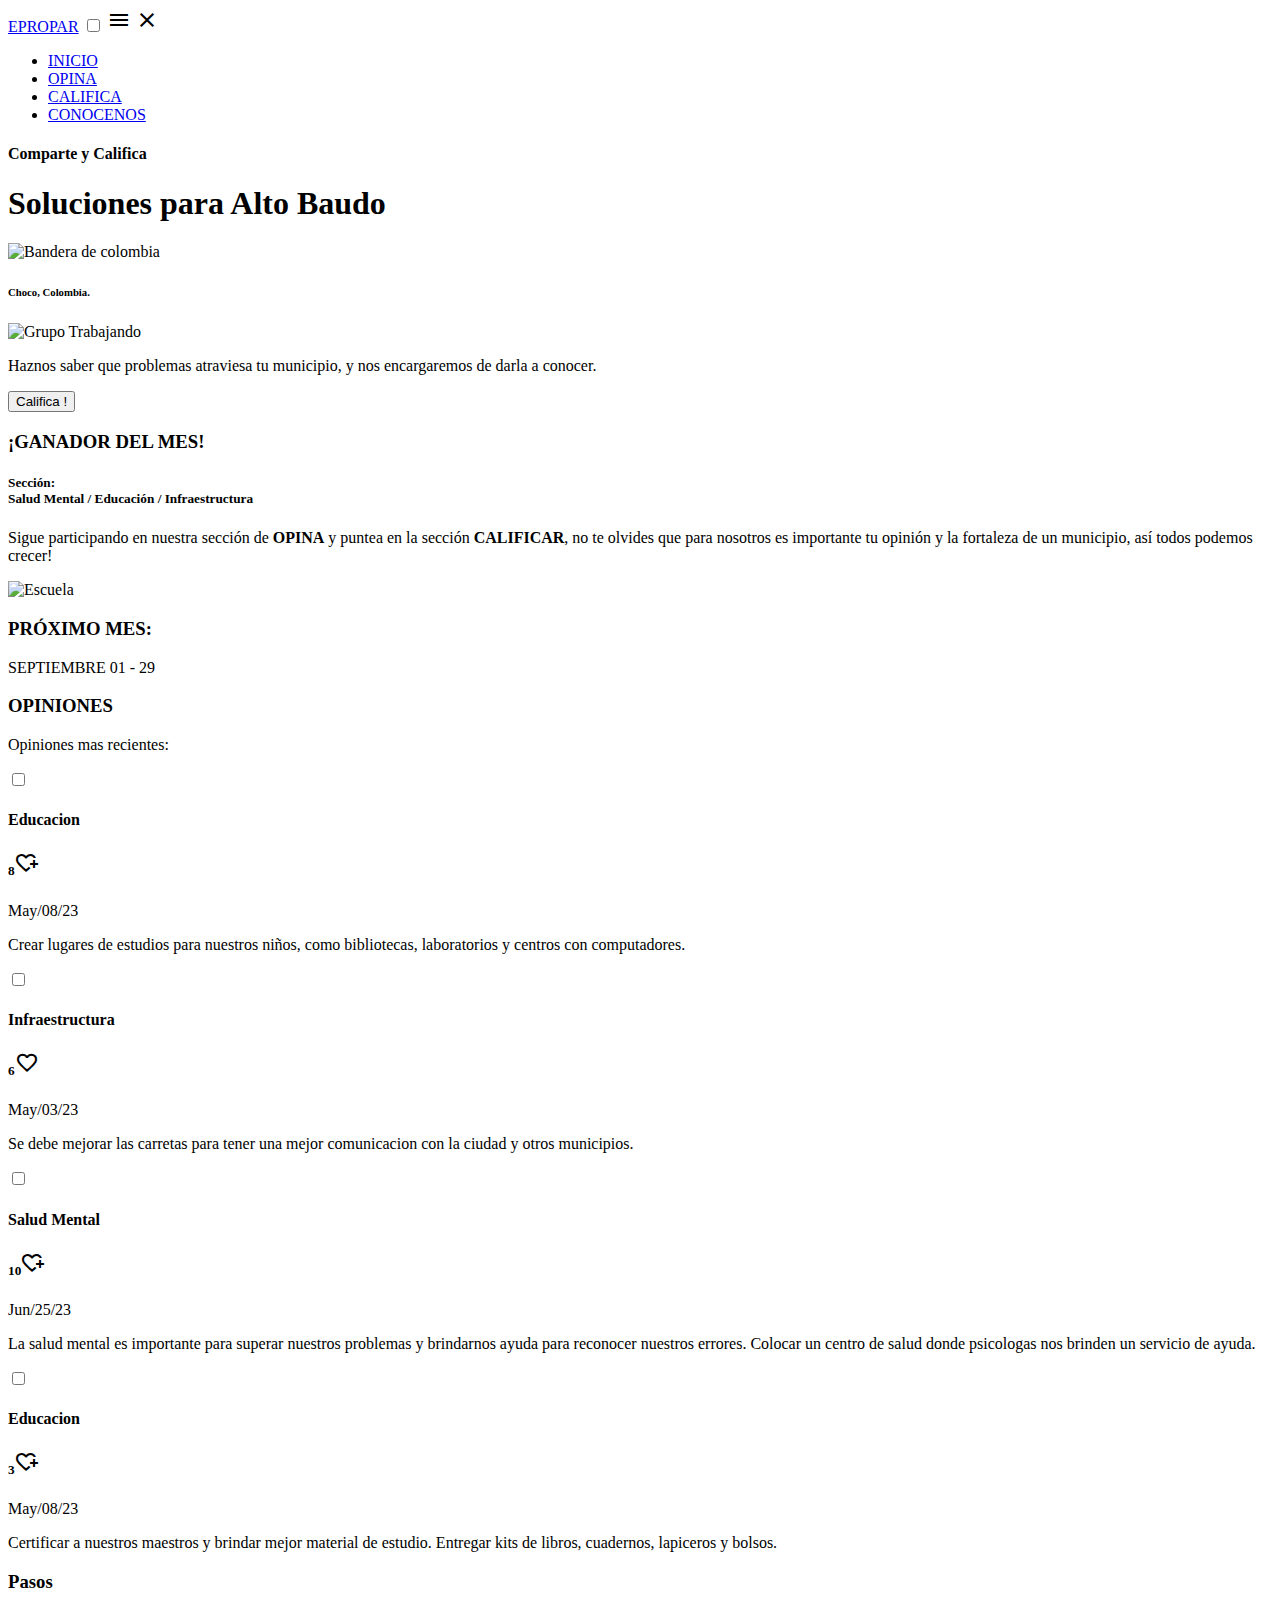
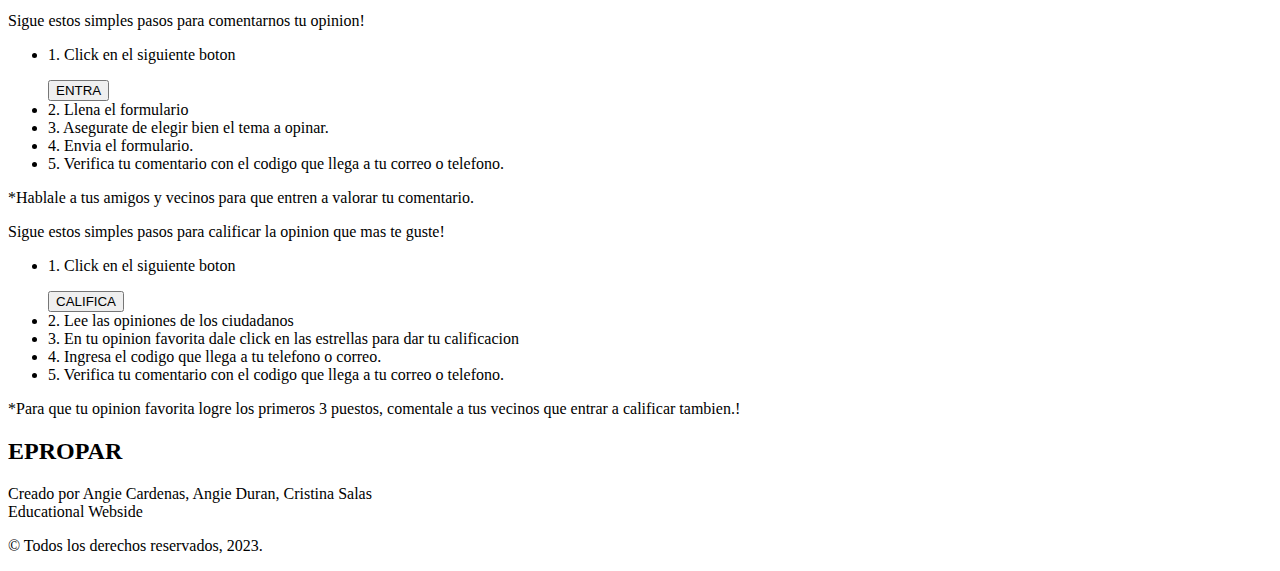
==== index.html @ ced76ddd "Merge pull request #1 from JCristinaJSalas/patch-1" ====
<!DOCTYPE html>
<html lang="es">
  <head>
    <meta charset="UTF-8" />
    <meta name="viewport" content="width=device-width, initial-scale=1.0" />
    <title>EPROPAR</title>
    <link
      rel="icon"
      href="images\colombia.png"
      sizes="32x32"
      type="image/png"
    />
    <link
      rel="stylesheet"
      href="https://fonts.googleapis.com/css2?family=Material+Symbols+Outlined:opsz,wght,FILL,GRAD@20..48,100..700,0..1,-50..200"
    />
    <link rel="stylesheet" href="/styles/reset.css" />
    <link rel="stylesheet" href="/styles/style-index.css" />
    <link
      rel="stylesheet"
      href="/styles/style-index-desktop.css"
      media="(min-width: 769px)"
    />
  </head>
  <body>
    <header>
      <nav class="navbar">
        <a href="#" class="logo">EPROPAR</a>
        <input type="checkbox" id="toggler" />

        <label for="toggler">
          <span class="material-symbols-outlined hamburguesa" for="toggler">
            menu
          </span>
          <span class="material-symbols-outlined close"> close </span>
        </label>

        <div class="menu">
          <ul class="list">
            <li><a href="#">INICIO</a></li>
            <li><a href="opina.html" target="_self">OPINA</a></li>
            <li><a href="califica.html" target="_self">CALIFICA</a></li>
            <li><a href="conocenos.html" target="_self">CONOCENOS</a></li>
          </ul>
        </div>
      </nav>
      <main>
        <div class="contenedor-main">
          <div class="contenedor-titulos">
            <h4 class="titulo1">Comparte y Califica</h4>
            <h1>Soluciones para Alto Baudo</h1>
            <div class="contenedor-subtitulo">
              <img
                src="/images/colombia.webp"
                alt="Bandera de colombia"
                class="imgColombia"
              />
              <h6>Choco, Colombia.</h6>
            </div>
          </div>

          <div class="contenedor-info">
            <img
              src="/images/forming team leadership-rafiki.svg"
              alt="Grupo Trabajando"
              class="imgGrupo"
            />
            <div class="contenedor-parrafo">
              <p>
                Haznos saber que problemas atraviesa tu municipio, y nos
                encargaremos de darla a conocer.
              </p>
              <button>Califica !</button>
            </div>
          </div>
        </div>
      </main>
    </header>

    <section id="ganadores">
      <div class="contenedor-titulos-gana">
        <h3 class="titulo-ganador">¡GANADOR DEL MES!</h3>
        <h5 class="subtitulo-ganador">Sección: <br>Salud Mental / Educación / Infraestructura</h5>
      </div>

      <p>
        Sigue participando en nuestra sección de <b>OPINA</b>  y puntea en la sección <b>CALIFICAR</b>, no te olvides que para nosotros es importante tu opinión y la
        fortaleza de un municipio, así todos podemos crecer!
      </p>
      <div class="contenedor-img">
        <img src="/images/school.svg" alt="Escuela" />
        <div class="aviso">
          <h3 class="aviso-titulo">PRÓXIMO MES:</h3>
          <p>SEPTIEMBRE 01 - 29</p>
        </div>
      </div>
    </section>

    <section id="opiniones">
      <h3 class="titulo-opiniones">OPINIONES</h3>
      <p>Opiniones mas recientes:</p>

      <div class="contenedor-opinion">
        <input type="checkbox" id="check-input" class="check-input" />

        <label for="check-input" class="expandable">
          <header class="header-container">
            <div class="header">
              <h4 class="title">Educacion</h4>
            </div>

            <div class="header-corazon">
              <h5 class="sub-title">
                8<span class="material-symbols-outlined corazon ">
                  heart_plus
                </span>
              </h5>

              <span class="sub-title-fecha">May/08/23</span>
            </div>
            <div class="contenedor-icon">
              <span class="icon"></span>
            </div>
          </header>
          <p class="content">
            Crear lugares de estudios para nuestros niños, como bibliotecas,
            laboratorios y centros con computadores.
          </p>
        </label>
      </div>

      <div class="contenedor-opinion">
        <input type="checkbox" id="check-input1" class="check-input" />

        <label for="check-input1" class="expandable">
          <header class="header-container">
            <div class="header">
              <h4 class="title">Infraestructura</h4>
            </div>

            <div class="header-corazon">
              <h5 class="sub-title">
                6<span class="material-symbols-outlined corazon-lleno">
                  favorite
                </span>
              </h5>

              <span class="sub-title-fecha">May/03/23</span>
            </div>
            <div class="contenedor-icon">
              <span class="icon"></span>
            </div>
          </header>
          <p class="content">
            Se debe mejorar las carretas para tener una mejor comunicacion con
            la ciudad y otros municipios.
          </p>
        </label>
      </div>

      <div class="contenedor-opinion">
        <input type="checkbox" id="check-input2" class="check-input" />

        <label for="check-input2" class="expandable">
          <header class="header-container">
            <div class="header">
              <h4 class="title">Salud Mental</h4>
            </div>

            <div class="header-corazon">
              <h5 class="sub-title">
                10<span class="material-symbols-outlined corazon">
                  heart_plus
                </span>
              </h5>

              <span class="sub-title-fecha">Jun/25/23</span>
            </div>
            <div class="contenedor-icon">
              <span class="icon"></span>
            </div>
          </header>
          <p class="content">
            La salud mental es importante para superar nuestros problemas y
            brindarnos ayuda para reconocer nuestros errores. Colocar un centro
            de salud donde psicologas nos brinden un servicio de ayuda.
          </p>
        </label>
      </div>

      <div class="contenedor-opinion">
        <input type="checkbox" id="check-input3" class="check-input" />

        <label for="check-input3" class="expandable">
          <header class="header-container">
            <div class="header">
              <h4 class="title">Educacion</h4>
            </div>

            <div class="header-corazon">
              <h5 class="sub-title">
                3<span class="material-symbols-outlined corazon">
                  heart_plus
                </span>
              </h5>

              <span class="sub-title-fecha">May/08/23</span>
            </div>
            <div class="contenedor-icon">
              <span class="icon"></span>
            </div>
          </header>
          <p class="content">
            Certificar a nuestros maestros y brindar mejor material de estudio.
            Entregar kits de libros, cuadernos, lapiceros y bolsos.
          </p>
        </label>
      </div>
    </section>

    <section id="pasos">
      <h3 class="titulo-opiniones">Pasos</h3>
      <div class="contenedor-pasos">
        
        <div class="contenedor-paso1">
          <p class="parrafo-pasos">
            Sigue estos simples pasos para comentarnos tu opinion!
          </p>
          <ul>
            <li>
              <p class="titulo-pasos">1. Click en el siguiente boton</p>
              <button>ENTRA</button>
            </li>
            <li>2. Llena el formulario</li>
            <li>3. Asegurate de elegir bien el tema a opinar.</li>
            <li>4. Envia el formulario.</li>
            <li>
              5. Verifica tu comentario con el codigo que llega a tu correo o
              telefono.
            </li>
          </ul>
          <p>
            *Hablale a tus amigos y vecinos para que entren a valorar tu
            comentario.
          </p>
        </div>
        <div class="contenedor-paso1">
          <p class="parrafo-pasos">
            Sigue estos simples pasos para calificar la opinion que mas te guste!
          </p>
          <ul>
            <li>
              <p class="titulo-pasos">1. Click en el siguiente boton</p>
              <button>CALIFICA</button>
            </li>
            <li>2. Lee las opiniones de los ciudadanos</li>
            <li>3. En tu opinion favorita dale click en las estrellas para dar tu calificacion</li>
            <li>4. Ingresa el codigo que llega a tu telefono o correo.</li>
            <li>
              5. Verifica tu comentario con el codigo que llega a tu correo o
              telefono.
            </li>
          </ul>
          <p>
            *Para que tu opinion favorita logre los primeros 3 puestos, comentale a tus vecinos que entrar a calificar tambien.!
          </p>
        </div>
      </div>
    </section>
    
    <footer>
      <h2>EPROPAR</h2>
      <p class="footer2">Creado por Angie Cardenas, Angie Duran, Cristina Salas<br>Educational Webside</p>
      <p class="footer3">© Todos los derechos reservados, 2023.</p>
  </footer>
  </body>
</html>
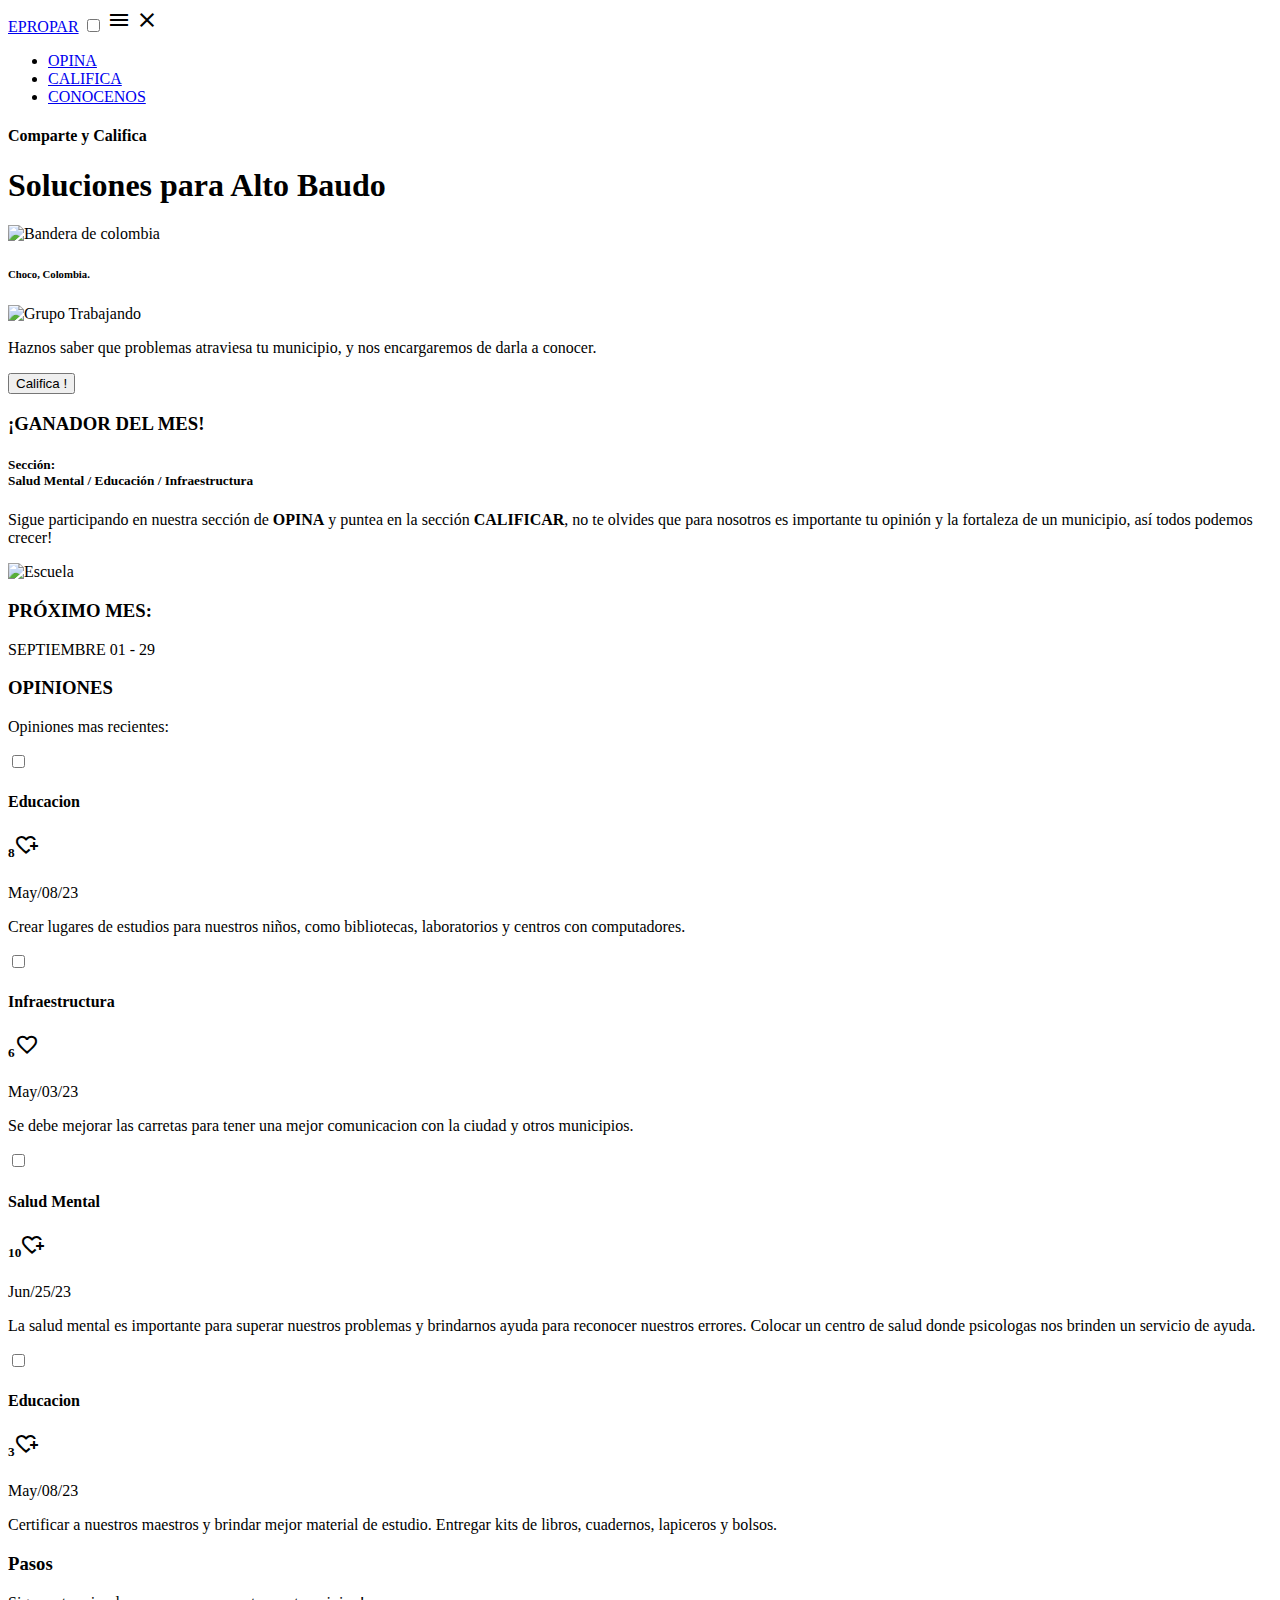
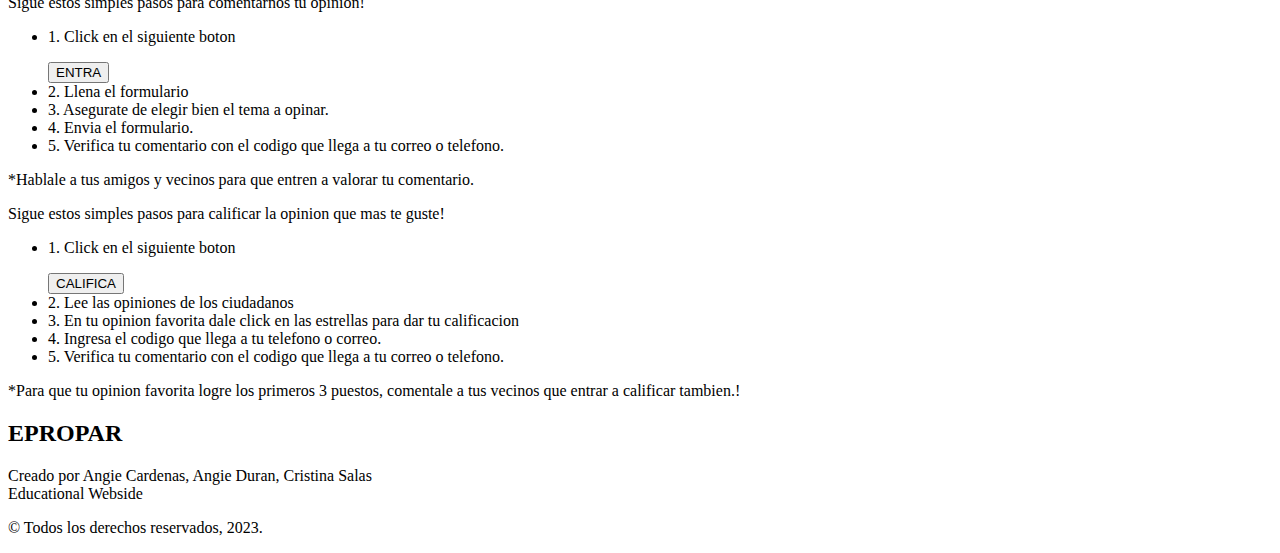
==== commit 487d06f9: "actualizacion de archivos" ====
--- a/index.html
+++ b/index.html
@@ -25,7 +25,7 @@
   <body>
     <header>
       <nav class="navbar">
-        <a href="#" class="logo">EPROPAR</a>
+        <a href="index.html" class="logo">EPROPAR</a>
         <input type="checkbox" id="toggler" />
 
         <label for="toggler">
@@ -37,7 +37,6 @@
 
         <div class="menu">
           <ul class="list">
-            <li><a href="#">INICIO</a></li>
             <li><a href="opina.html" target="_self">OPINA</a></li>
             <li><a href="califica.html" target="_self">CALIFICA</a></li>
             <li><a href="conocenos.html" target="_self">CONOCENOS</a></li>
@@ -274,4 +273,4 @@
       <p class="footer3">© Todos los derechos reservados, 2023.</p>
   </footer>
   </body>
-</html>
+</html>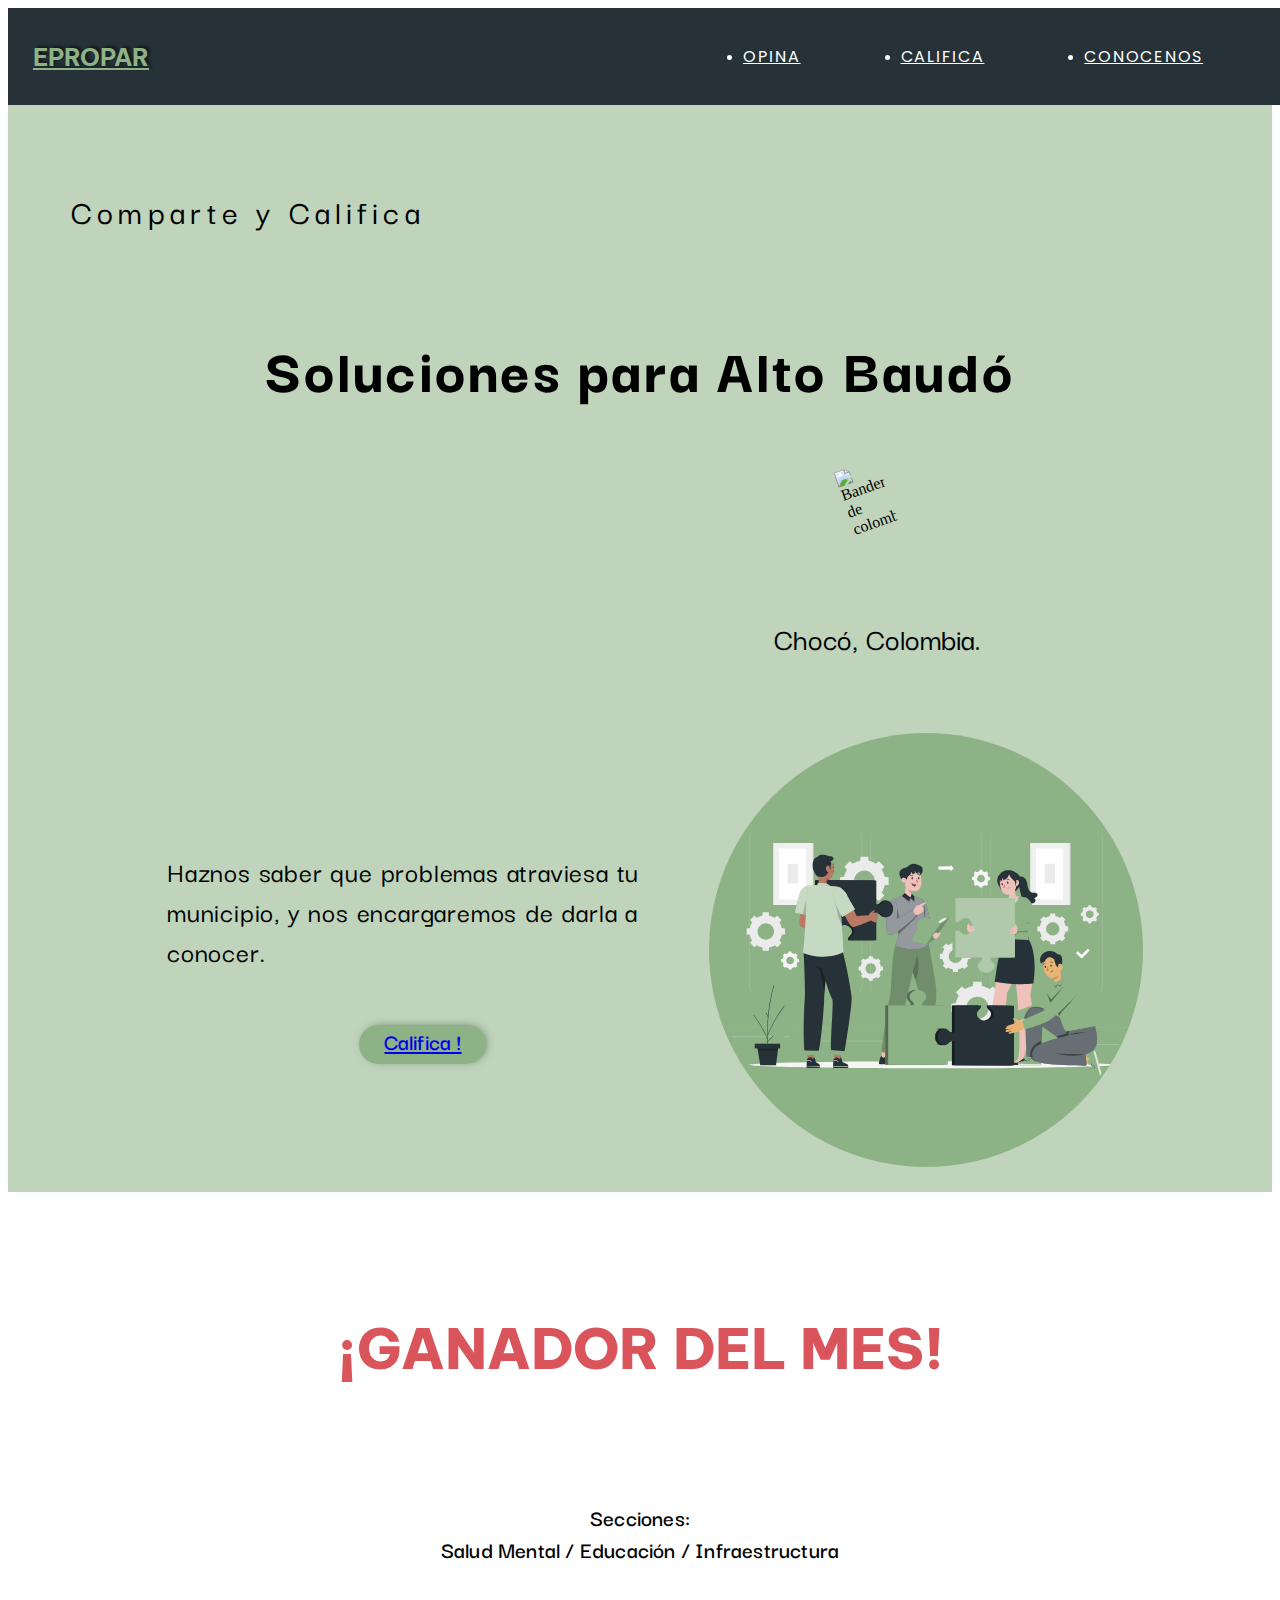
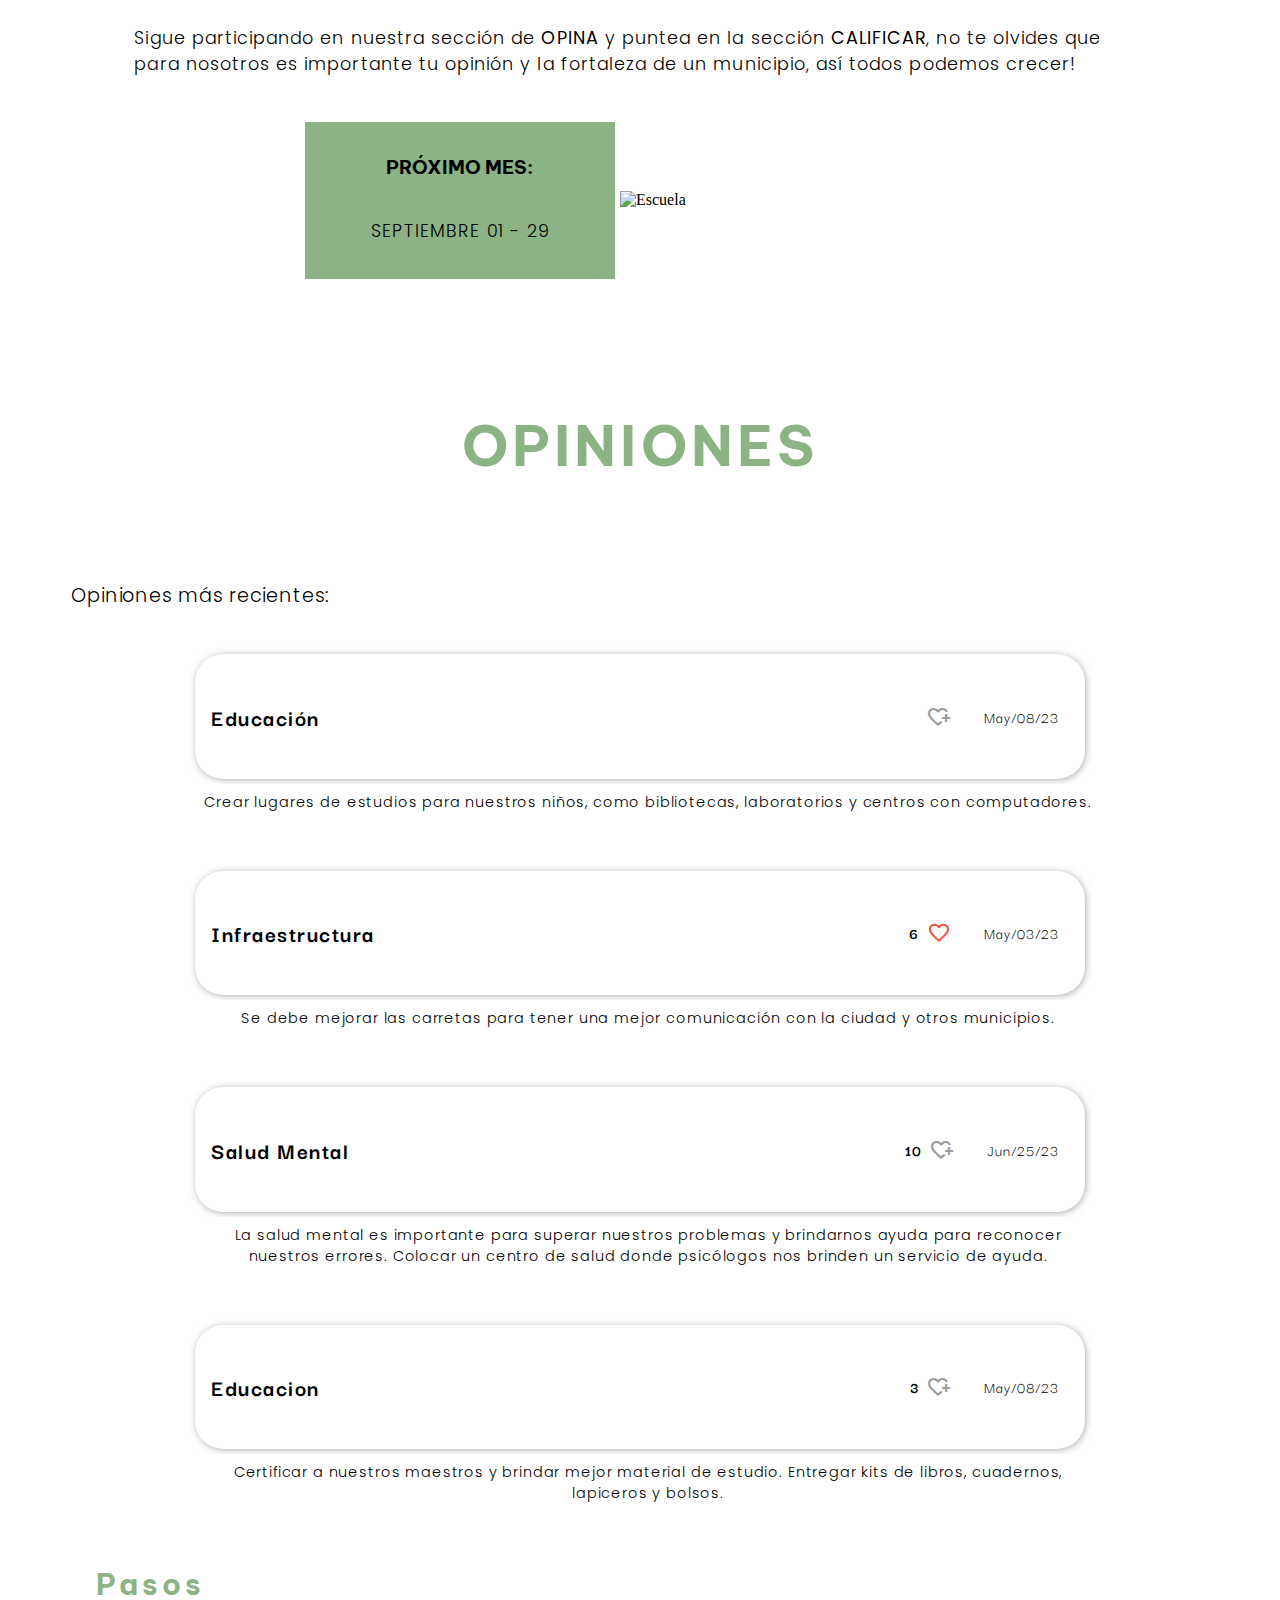
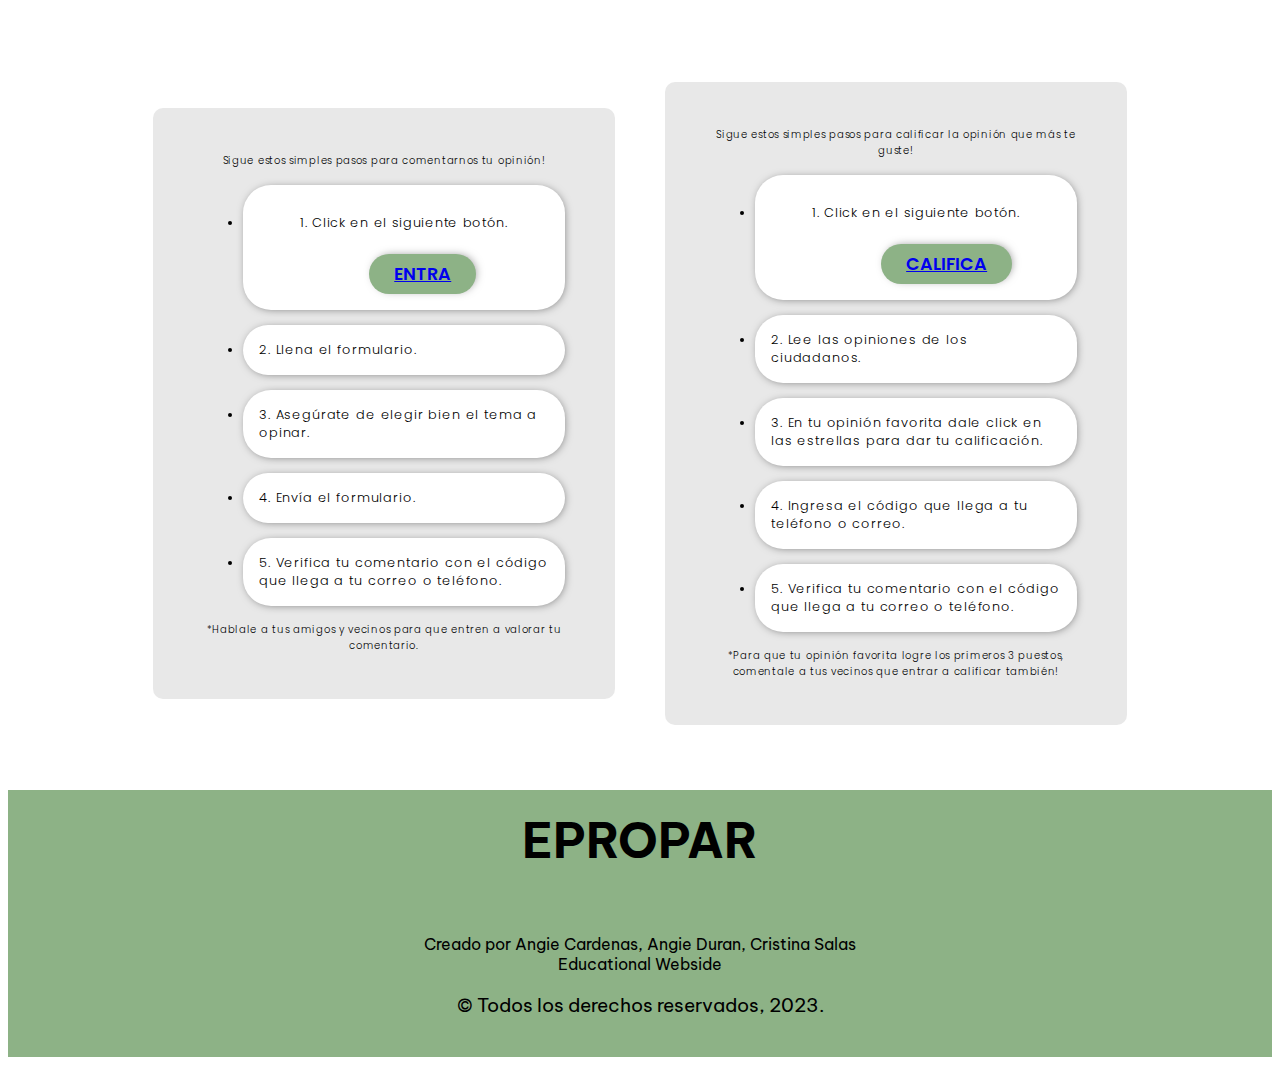
==== commit 1a68be08: "correción de tildes" ====
--- a/index.html
+++ b/index.html
@@ -14,6 +14,7 @@
       rel="stylesheet"
       href="https://fonts.googleapis.com/css2?family=Material+Symbols+Outlined:opsz,wght,FILL,GRAD@20..48,100..700,0..1,-50..200"
     />
+    <link rel="shortcut icon" href="/img/icon.png" type="image/x-icon">
     <link rel="stylesheet" href="/styles/reset.css" />
     <link rel="stylesheet" href="/styles/style-index.css" />
     <link
@@ -47,14 +48,14 @@
         <div class="contenedor-main">
           <div class="contenedor-titulos">
             <h4 class="titulo1">Comparte y Califica</h4>
-            <h1>Soluciones para Alto Baudo</h1>
+            <h1>Soluciones para Alto Baudó</h1>
             <div class="contenedor-subtitulo">
               <img
                 src="/images/colombia.webp"
                 alt="Bandera de colombia"
                 class="imgColombia"
               />
-              <h6>Choco, Colombia.</h6>
+              <h6>Chocó, Colombia.</h6>
             </div>
           </div>
 
@@ -69,7 +70,7 @@
                 Haznos saber que problemas atraviesa tu municipio, y nos
                 encargaremos de darla a conocer.
               </p>
-              <button>Califica !</button>
+              <button><a href="califica.html">Califica !</a></button>
             </div>
           </div>
         </div>
@@ -79,7 +80,7 @@
     <section id="ganadores">
       <div class="contenedor-titulos-gana">
         <h3 class="titulo-ganador">¡GANADOR DEL MES!</h3>
-        <h5 class="subtitulo-ganador">Sección: <br>Salud Mental / Educación / Infraestructura</h5>
+        <h5 class="subtitulo-ganador">Secciones: <br>Salud Mental / Educación / Infraestructura</h5>
       </div>
 
       <p>
@@ -97,7 +98,7 @@
 
     <section id="opiniones">
       <h3 class="titulo-opiniones">OPINIONES</h3>
-      <p>Opiniones mas recientes:</p>
+      <p>Opiniones más recientes:</p>
 
       <div class="contenedor-opinion">
         <input type="checkbox" id="check-input" class="check-input" />
@@ -105,12 +106,12 @@
         <label for="check-input" class="expandable">
           <header class="header-container">
             <div class="header">
-              <h4 class="title">Educacion</h4>
-            </div>
-
-            <div class="header-corazon">
-              <h5 class="sub-title">
-                8<span class="material-symbols-outlined corazon ">
+              <h4 class="title">Educación</h4>
+            </div>
+
+            <div class="header-corazon">
+              <h5 class="sub-title">
+                <span class="material-symbols-outlined corazon ">
                   heart_plus
                 </span>
               </h5>
@@ -151,7 +152,7 @@
             </div>
           </header>
           <p class="content">
-            Se debe mejorar las carretas para tener una mejor comunicacion con
+            Se debe mejorar las carretas para tener una mejor comunicación con
             la ciudad y otros municipios.
           </p>
         </label>
@@ -182,7 +183,7 @@
           <p class="content">
             La salud mental es importante para superar nuestros problemas y
             brindarnos ayuda para reconocer nuestros errores. Colocar un centro
-            de salud donde psicologas nos brinden un servicio de ayuda.
+            de salud donde psicólogos nos brinden un servicio de ayuda.
           </p>
         </label>
       </div>
@@ -223,19 +224,19 @@
         
         <div class="contenedor-paso1">
           <p class="parrafo-pasos">
-            Sigue estos simples pasos para comentarnos tu opinion!
+            Sigue estos simples pasos para comentarnos tu opinión!
           </p>
           <ul>
             <li>
-              <p class="titulo-pasos">1. Click en el siguiente boton</p>
-              <button>ENTRA</button>
-            </li>
-            <li>2. Llena el formulario</li>
-            <li>3. Asegurate de elegir bien el tema a opinar.</li>
-            <li>4. Envia el formulario.</li>
-            <li>
-              5. Verifica tu comentario con el codigo que llega a tu correo o
-              telefono.
+              <p class="titulo-pasos">1. Click en el siguiente botón.</p>
+              <button><a href="opina.html">ENTRA</a></button>
+            </li>
+            <li>2. Llena el formulario.</li>
+            <li>3. Asegúrate de elegir bien el tema a opinar.</li>
+            <li>4. Envía el formulario.</li>
+            <li>
+              5. Verifica tu comentario con el código que llega a tu correo o
+              teléfono.
             </li>
           </ul>
           <p>
@@ -245,23 +246,23 @@
         </div>
         <div class="contenedor-paso1">
           <p class="parrafo-pasos">
-            Sigue estos simples pasos para calificar la opinion que mas te guste!
+            Sigue estos simples pasos para calificar la opinión que más te guste!
           </p>
           <ul>
             <li>
-              <p class="titulo-pasos">1. Click en el siguiente boton</p>
-              <button>CALIFICA</button>
-            </li>
-            <li>2. Lee las opiniones de los ciudadanos</li>
-            <li>3. En tu opinion favorita dale click en las estrellas para dar tu calificacion</li>
-            <li>4. Ingresa el codigo que llega a tu telefono o correo.</li>
-            <li>
-              5. Verifica tu comentario con el codigo que llega a tu correo o
-              telefono.
+              <p class="titulo-pasos">1. Click en el siguiente botón.</p>
+              <button><a href="califica.html">CALIFICA</a></button>
+            </li>
+            <li>2. Lee las opiniones de los ciudadanos.</li>
+            <li>3. En tu opinión favorita dale click en las estrellas para dar tu calificación.</li>
+            <li>4. Ingresa el código que llega a tu teléfono o correo.</li>
+            <li>
+              5. Verifica tu comentario con el código que llega a tu correo o
+              teléfono.
             </li>
           </ul>
           <p>
-            *Para que tu opinion favorita logre los primeros 3 puestos, comentale a tus vecinos que entrar a calificar tambien.!
+            *Para que tu opinión favorita logre los primeros 3 puestos, comentale a tus vecinos que entrar a calificar también!
           </p>
         </div>
       </div>
--- a/styles/style-index.css
+++ b/styles/style-index.css
@@ -0,0 +1,460 @@
+@import url("https://fonts.googleapis.com/css2?family=Be+Vietnam+Pro:wght@400;700&family=Darker+Grotesque:wght@400;800&family=Poppins&display=swap");
+
+:root {
+  --fuente-logo: "Be Vietnam Pro", sans-serif;
+  --fuente-parrafo: "Darker Grotesque", sans-serif;
+  --fuente-titulo: "Poppins", sans-serif;
+  --color-principal: #8db286;
+}
+
+/* css de la barra de navegacion  */
+
+header .navbar {
+  width: 100vw;
+  margin: auto;
+  display: flex;
+  flex-wrap: wrap;
+  align-items: center;
+  justify-content: space-between;
+  background-color: #263238;
+  padding: 15px;
+}
+header .navbar .logo {
+  margin-left: 20px;
+  color: var(--color-principal);
+  text-shadow: 3px -2px 3px rgba(0, 0, 0, 0.5);
+  font-family: var(--fuente-logo);
+  font-size: 1.5rem;
+  font-weight: 700;
+}
+header .navbar #toggler,
+label .close {
+  display: none;
+}
+
+header .navbar label {
+  display: inline-flex;
+  align-items: center;
+  cursor: pointer;
+  color: var(--color-principal);
+}
+
+header .navbar .menu {
+  width: 100%;
+  max-height: 0;
+  overflow: hidden;
+}
+
+header .navbar .menu .list {
+  display: flex;
+  gap: 25px;
+  flex-direction: column;
+  align-items: center;
+  padding: 20px;
+  color: #fff;
+}
+
+header .navbar .menu .list a {
+  color: #fff;
+  font-family: var(--fuente-titulo);
+  font-size: 1rem;
+  letter-spacing: 1.75px;
+}
+
+#toggler:checked ~ .menu {
+  max-height: 100%;
+}
+
+#toggler:checked + label .close {
+  display: inline; /* Cambiado a "inline" para mostrar el ícono close */
+}
+
+#toggler:checked + label .hamburguesa {
+  display: none;
+}
+
+
+
+/* seccion del main con la informacion del hero */
+
+main {
+  width: 100%;
+  background-color: rgb(141 178 134 / 0.56);
+  padding: 25px 0;
+}
+main .contenedor-main {
+  width: 90%;
+  margin: auto;
+}
+main .contenedor-titulos {
+  width: 100%;
+  display: flex;
+  justify-content: center;
+  align-items: center;
+  flex-direction: column;
+  padding-top: 10px;
+}
+main .contenedor-titulos .titulo1 {
+  font-family: var(--fuente-parrafo);
+  font-size: 1.3rem;
+  font-weight: 500;
+  letter-spacing: 1.8px;
+}
+main .contenedor-titulos h1 {
+  width: 100%;
+  font-family: var(--fuente-parrafo);
+  font-size: 1.5rem;
+  font-weight: 800;
+  letter-spacing: 2.25px;
+  padding-top: 20px;
+}
+main .contenedor-titulos .contenedor-subtitulo {
+  width: 100%;
+  display: flex;
+  justify-content: center;
+  align-items: center;
+  flex-direction: column;
+  padding-top: 10px;
+}
+main .contenedor-titulos .contenedor-subtitulo .imgColombia {
+  width: 45px;
+  align-self: flex-end;
+  margin: auto 10%;
+  padding-bottom: 8px;
+  transform: rotate(-19.5deg);
+}
+main .contenedor-titulos .contenedor-subtitulo h6 {
+  width: 100%;
+  text-align: end;
+  font-family: var(--fuente-parrafo);
+  font-size: 0.9rem;
+  font-weight: 500;
+}
+main .contenedor-info {
+  width: 90%;
+  display: flex;
+  justify-content: center;
+  align-items: center;
+  flex-direction: column;
+  margin: auto 5%;
+}
+main .contenedor-info .contenedor-parrafo {
+  display: flex;
+  align-items: center;
+  flex-direction: column;
+  padding-bottom: 15px;
+}
+main .contenedor-info .contenedor-parrafo p {
+  font-family: var(--fuente-parrafo);
+  font-size: 1.1rem;
+  font-weight: 500;
+  letter-spacing: 0.8px;
+}
+main .contenedor-info .contenedor-parrafo button {
+  margin: 25px;
+  margin-bottom: 15px;
+  padding: 0 25px 7px 25px;
+  border-radius: 130px;
+  background-color: var(--color-principal);
+  border: none;
+  box-shadow: 2px -1px 10px -3px rgba(0, 0, 0, 0.5);
+  font-family: var(--fuente-parrafo);
+  font-size: 1.1rem;
+  font-weight: 600;
+}
+
+/* seccion de los anuncios que ganaron */
+
+#ganadores .contenedor-titulos-gana {
+  display: flex;
+  align-items: center;
+  justify-content: center;
+  flex-direction: column;
+  width: 100%;
+}
+.contenedor-titulos-gana .titulo-ganador {
+  color: rgba(210, 46, 55, 0.82);
+  font-family: var(--fuente-logo);
+  font-size: 1.8rem;
+  font-weight: 800;
+  padding-top: 25px;
+}
+.contenedor-titulos-gana .subtitulo-ganador {
+  text-align: center;
+  font-family: var(--fuente-parrafo);
+  font-size: 1.2rem;
+  font-weight: 600;
+  letter-spacing: 0.2px;
+  padding-top: 20px;
+}
+#ganadores p {
+  width: 90%;
+  margin: auto;
+  font-family: var(--fuente-titulo);
+  font-size: 1rem;
+  font-weight: 300;
+  letter-spacing: 1.05px;
+  padding: 20px;
+}
+#ganadores .contenedor-img {
+  width: 60%;
+  margin: auto;
+}
+#ganadores .contenedor-img .aviso {
+  width: 100%;
+  background-color: var(--color-principal);
+  margin: 25px 0;
+  padding: 15px 5px;
+  font-family: var(--fuente-logo);
+  text-align: center;
+}
+
+/* seccion de las opiniones */
+#opiniones {
+  display: flex;
+  align-items: center;
+  justify-content: center;
+  flex-direction: column;
+  width: 100%;
+  padding-top: 25px;
+}
+#opiniones .titulo-opiniones {
+  color: var(--color-principal);
+  font-family: var(--fuente-logo);
+  font-size: 1.8rem;
+  font-weight: 700;
+  letter-spacing: 4.05px;
+  padding-top: 25px;
+}
+#opiniones p {
+  font-family: var(--fuente-titulo);
+  font-size: 0.9rem;
+  font-weight: 300;
+  letter-spacing: 0.84px;
+  padding-top: 25px;
+}
+#opiniones .contenedor-opinion {
+  width: 80%;
+  margin: 25px auto;
+  min-width: 290px;
+}
+#opiniones .check-input {
+  display: none;
+}
+#opiniones .header-container {
+  display: flex;
+  align-items: center;
+  cursor: pointer;
+  padding: 1rem;
+  border-radius: 28px;
+  box-shadow: 1px 1px 9px -2px rgba(0, 0, 0, 0.5);
+}
+#opiniones .header-container .header {
+  flex: 2;
+}
+#opiniones .title {
+  margin-block-start: 0;
+  margin-block-end: 0;
+  font-family: var(--fuente-parrafo);
+  font-size: 1.2rem;
+  font-weight: 700;
+  letter-spacing: 1.5px;
+}
+#opiniones .header-corazon {
+  display: flex;
+  align-items: center;
+  justify-content: center;
+  flex-direction: column;
+  flex: 3;
+  margin: 0 10px;
+}
+#opiniones .header-container .sub-title {
+  display: flex;
+  align-items: center;
+  justify-content: center;
+  font-family: var(--fuente-parrafo);
+  font-size: 1rem;
+  font-weight: 700;
+  letter-spacing: 1.4px;
+}
+#opiniones .header-container .sub-title-fecha {
+  font-family: var(--fuente-parrafo);
+  font-size: 1rem;
+  font-weight: 400;
+  letter-spacing: 1.05px;
+}
+#opiniones .header-container .corazon {
+  width: 19px;
+  height: 19px;
+  flex-shrink: 0;
+  color: #9b9b9b;
+  margin: 10px;
+  display: flex;
+  align-items: center;
+  justify-content: center;
+}
+#opiniones .header-container .corazon-lleno {
+  width: 19px;
+  height: 19px;
+  flex-shrink: 0;
+  margin: 10px;
+  display: flex;
+  align-items: center;
+  justify-content: center;
+  color: #F05542;
+}
+#opiniones .contenedor-icon {
+  display: flex;
+  align-items: center;
+  justify-content: center;
+  width: 30px;
+  height: 30px;
+  background-color: #e4e0e075;
+  border: 1px solid color;
+  border-radius: 50%;
+  fill: rgba(217, 217, 217, 0.42);
+  filter: drop-shadow(2px 2px 5px rgba(0, 0, 0, 0.25));
+}
+#opiniones .header-container .icon {
+  width: 15px;
+  height: 2px;
+  background-color: #000;
+  display: flex;
+  align-items: center;
+  justify-content: center;
+}
+#opiniones .header-container .icon::before {
+  content: "";
+  width: 2px;
+  height: 15px;
+  display: block;
+  background-color: #000;
+  transition: all 0.2s;
+}
+#opiniones .check-input:checked + label .header-container .icon::before {
+  content: "";
+  opacity: 0;
+}
+#opiniones .expandable .content {
+  opacity: 0;
+  visibility: hidden;
+  padding: 1rem;
+  width: 100%;
+  background: #fff;
+  margin-block-start: 0;
+  margin-block-end: 0;
+  transform: scaleY(0);
+  transform-origin: top;
+  height: 0;
+  transition: transform 0.2s;
+  padding: 1rem;
+  border-radius: 28px;
+  margin-top: 5px;
+  border-radius: 28px;
+  box-shadow: 1px 1px 9px -2px rgba(0, 0, 0, 0.5);
+}
+#opiniones .check-input:checked + label .content {
+  opacity: 1;
+  height: unset;
+  transform: scaleY(1);
+  visibility: visible;
+}
+
+/* seccion de pasos */
+#pasos {
+  width: 100%;
+}
+#pasos .contenedor-pasos {
+  display: flex;
+  align-items: center;
+  justify-content: center;
+  flex-direction: column;
+  width: 90%;
+  margin: 25px auto;
+}
+#pasos .titulo-opiniones {
+  color: var(--color-principal);
+  font-family: var(--fuente-logo);
+  font-size: 1.8rem;
+  font-weight: 700;
+  letter-spacing: 4.05px;
+  text-align: start;
+  display: inline-block;
+  width: 100%;
+  padding: 0 25px;
+}
+#pasos .contenedor-paso1 {
+  border-radius: 10px;
+  background: rgba(217, 217, 217, 0.61);
+  width: 100%;
+  padding: 35px;
+  margin: 25px;
+}
+#pasos .parrafo-pasos {
+  text-align: center;
+  font-family: var(--fuente-titulo);
+  font-size: 0.9rem;
+  font-weight: 300;
+  letter-spacing: 0.98px;
+}
+#pasos li {
+  font-family: var(--fuente-titulo);
+  font-size: 0.8rem;
+  font-weight: 300;
+  letter-spacing: 0.84px;
+  cursor: pointer;
+  padding: 1rem;
+  border-radius: 28px;
+  box-shadow: 1px 1px 9px -2px rgba(0, 0, 0, 0.5);
+  background-color: #fff;
+  margin: 15px;
+}
+#pasos li button {
+  margin-top: 10px;
+  padding: 7px 25px;
+  border-radius: 130px;
+  background-color: #8db286;
+  border: none;
+  box-shadow: 2px -1px 10px -3px rgba(0, 0, 0, 0.5);
+  font-family: var(--fuente-titulo);
+  font-size: 1.1rem;
+  font-weight: 600;
+  margin-left: 38%;
+  margin-right: 38%;
+
+}
+#pasos .contenedor-paso1 p {
+  color: #000;
+  text-align: center;
+  font-family: var(--fuente-titulo);
+  font-size: 10px;
+  font-weight: 300;
+  letter-spacing: 0.7px;
+}
+#pasos li .titulo-pasos {
+  font-size: 0.8rem;
+}
+
+
+/* pie de pagina */
+footer{
+  background-color:var(--color-principal);
+  width: 100%;
+  text-align: center;
+  font-family: var(--fuente-logo);
+}
+
+footer h2{
+  font-size: 2rem;
+  padding: 20px 0 8px 0;
+}
+
+footer .footer2{
+  font-size: 0.6rem;
+  padding: 15px 0px 0 0px;
+}
+
+footer .footer3{
+  font-size: 0.8rem;
+  padding: 0 0 40px 0;
+}
--- a/styles/style-index-desktop.css
+++ b/styles/style-index-desktop.css
@@ -0,0 +1,207 @@
+@import url("https://fonts.googleapis.com/css2?family=Be+Vietnam+Pro:wght@400;700&family=Darker+Grotesque:wght@400;800&family=Poppins&display=swap");
+
+:root {
+  --fuente-logo: "Be Vietnam Pro", sans-serif;
+  --fuente-parrafo: "Darker Grotesque", sans-serif;
+  --fuente-titulo: "Poppins", sans-serif;
+  --color-principal: #8db286;
+}
+
+/* css de la barra de navegacion para escritorio*/
+
+header .navbar {
+  flex-wrap: nowrap;
+  padding: 5px;
+}
+#toggler,
+.navbar label .close,
+.navbar label .hamburguesa {
+  display: none;
+}
+
+header .navbar .menu {
+  max-height: 100%;
+  width: 50%;
+}
+header .navbar .menu .list {
+  flex-direction: row;
+  justify-content: space-evenly;
+  padding: 15px;
+}
+header .navbar .menu .list a:hover{
+  color: var(--color-principal);
+}
+
+
+/* seccion del main con la informacion del hero para escritorio*/
+
+main .contenedor-titulos {
+  align-items: start;
+}
+main .contenedor-titulos .titulo1 {
+  font-size: 2.2rem;
+  letter-spacing: 5.13px;
+}
+main .contenedor-titulos h1 {
+  font-size: 4rem;
+  text-align: center;
+  padding: 0;
+ 
+}
+main .contenedor-titulos .contenedor-subtitulo h6 {
+  font-size: 2rem;
+}
+main .contenedor-titulos .contenedor-subtitulo {
+  width: 80%;
+
+}
+main .contenedor-info {
+  display: flex;
+  justify-content: center;
+  align-items: center;
+  flex-direction: row-reverse;
+}
+main .contenedor-info .imgGrupo{
+  width: 434px;
+  height: 434px;
+  background-color: var(--color-principal);
+  border-radius: 50%;
+
+}
+main .contenedor-info .contenedor-parrafo {
+  width: 50%;
+  padding: 30px;
+}
+main .contenedor-info .contenedor-parrafo p {
+  font-family: var(--fuente-parrafo);
+  font-size: 1.8rem;
+  font-weight: 500;
+  letter-spacing: 0.8px;
+}
+main .contenedor-info .contenedor-parrafo button {
+  font-size: 1.5rem;
+}
+
+
+
+/* seccion de los anuncios que ganaron */
+
+.contenedor-titulos-gana .titulo-ganador {
+  font-size: 3.5rem;
+  padding-top: 65px;
+}
+.contenedor-titulos-gana .subtitulo-ganador {
+  font-size: 1.5rem;
+}
+#ganadores p {
+  width: 80%;
+  font-size: 1.1rem;
+  padding: 20px;
+}
+#ganadores .contenedor-img {
+  display: flex;
+  align-items: center;
+  justify-content: center;
+  flex-direction: row-reverse;
+}
+#ganadores .contenedor-img img{
+  min-width: 350px;
+  max-width: 450px;
+  padding: 0 5px;
+}
+
+#ganadores .contenedor-img .aviso {
+  min-width: 250px;
+  max-width: 300px;
+}
+
+/* seccion de las opiniones */
+
+#opiniones .titulo-opiniones {
+  font-size: 3.5rem;
+}
+#opiniones p {
+  font-size: 1.2em;
+  width: 90%;
+  text-align: start;
+}
+#opiniones .contenedor-opinion {
+  width: 80%;
+  margin: 25px auto;
+  min-width: 290px;
+  max-width: 890px;
+}
+#opiniones .header-container .header {
+  flex: 2;
+}
+#opiniones .title {
+  font-size: 1.5rem;
+}
+#opiniones .header-corazon {
+  flex-direction: row;
+  flex: 2;
+}
+#opiniones .header-container .sub-title {
+  justify-content: flex-end;
+  width: 100%;
+}
+#opiniones .header-container .sub-title-fecha {
+  padding-left: 25px;
+}
+#opiniones .contenedor-icon {
+  display: none;
+}
+#opiniones .header-container .icon {
+display: none;
+}
+#opiniones .header-container .icon::before {
+  display: none;
+}
+#opiniones .expandable .content {
+  opacity: 1;
+  visibility: visible;
+  transform: none;
+  height: 50%;
+  padding: .5rem;
+  border-radius:0;
+  margin-top: 5px;
+  border-radius: 0;
+  box-shadow: none;
+  font-size: .9rem;
+  text-align: center;
+ 
+}
+
+
+/* seccion de pasos */
+#pasos {
+  width: 90%;
+  margin: 0 auto;
+}
+#pasos .contenedor-pasos {
+  flex-direction: row;
+}
+
+
+/* pie de pagina */
+footer{
+  background-color:var(--color-principal);
+  width: 100%;
+  text-align: center;
+  font-family: var(--fuente-logo);
+}
+
+footer h2{
+  font-size: 3rem;
+  padding: 20px 0 8px 0;
+}
+
+footer .footer2{
+  font-size: 1rem;
+  padding: 15px 0px 0 0px;
+}
+
+footer .footer3{
+  font-size: 1.2rem;
+  padding: 0 0 40px 0;
+}
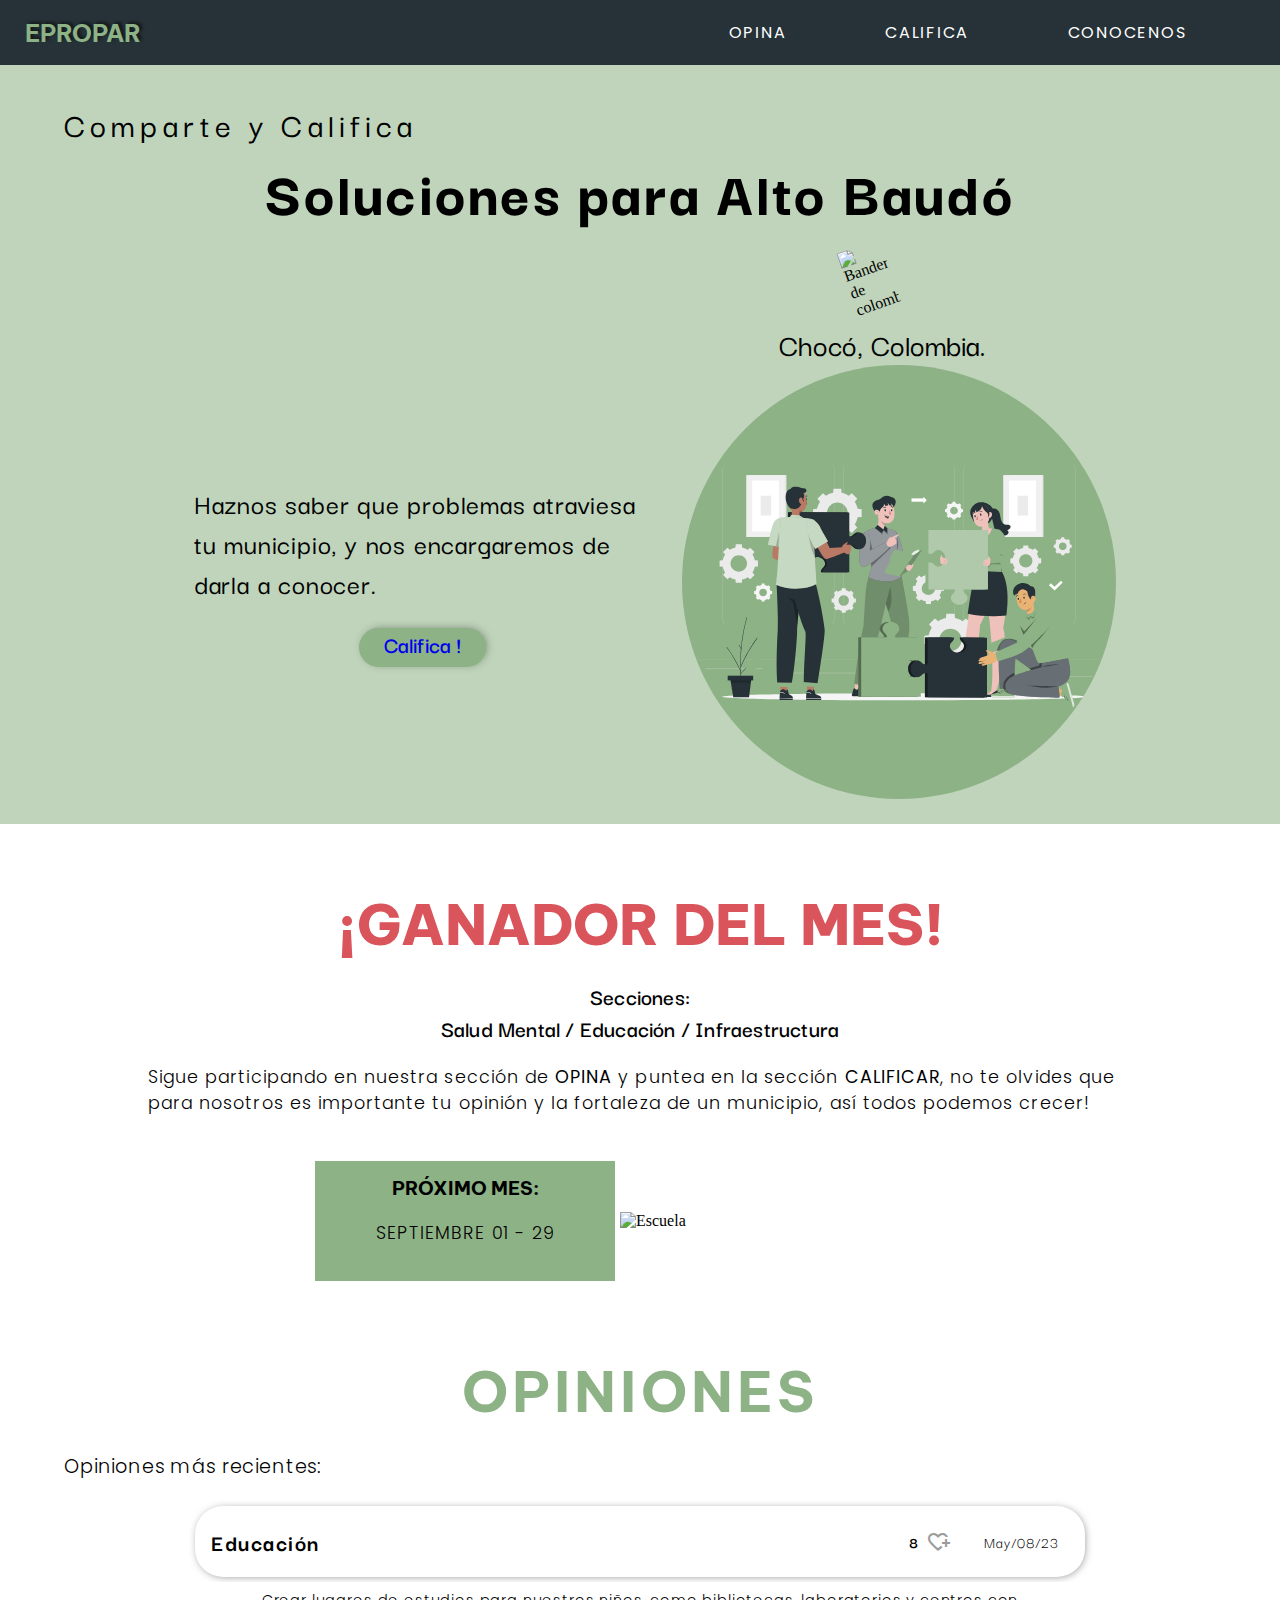
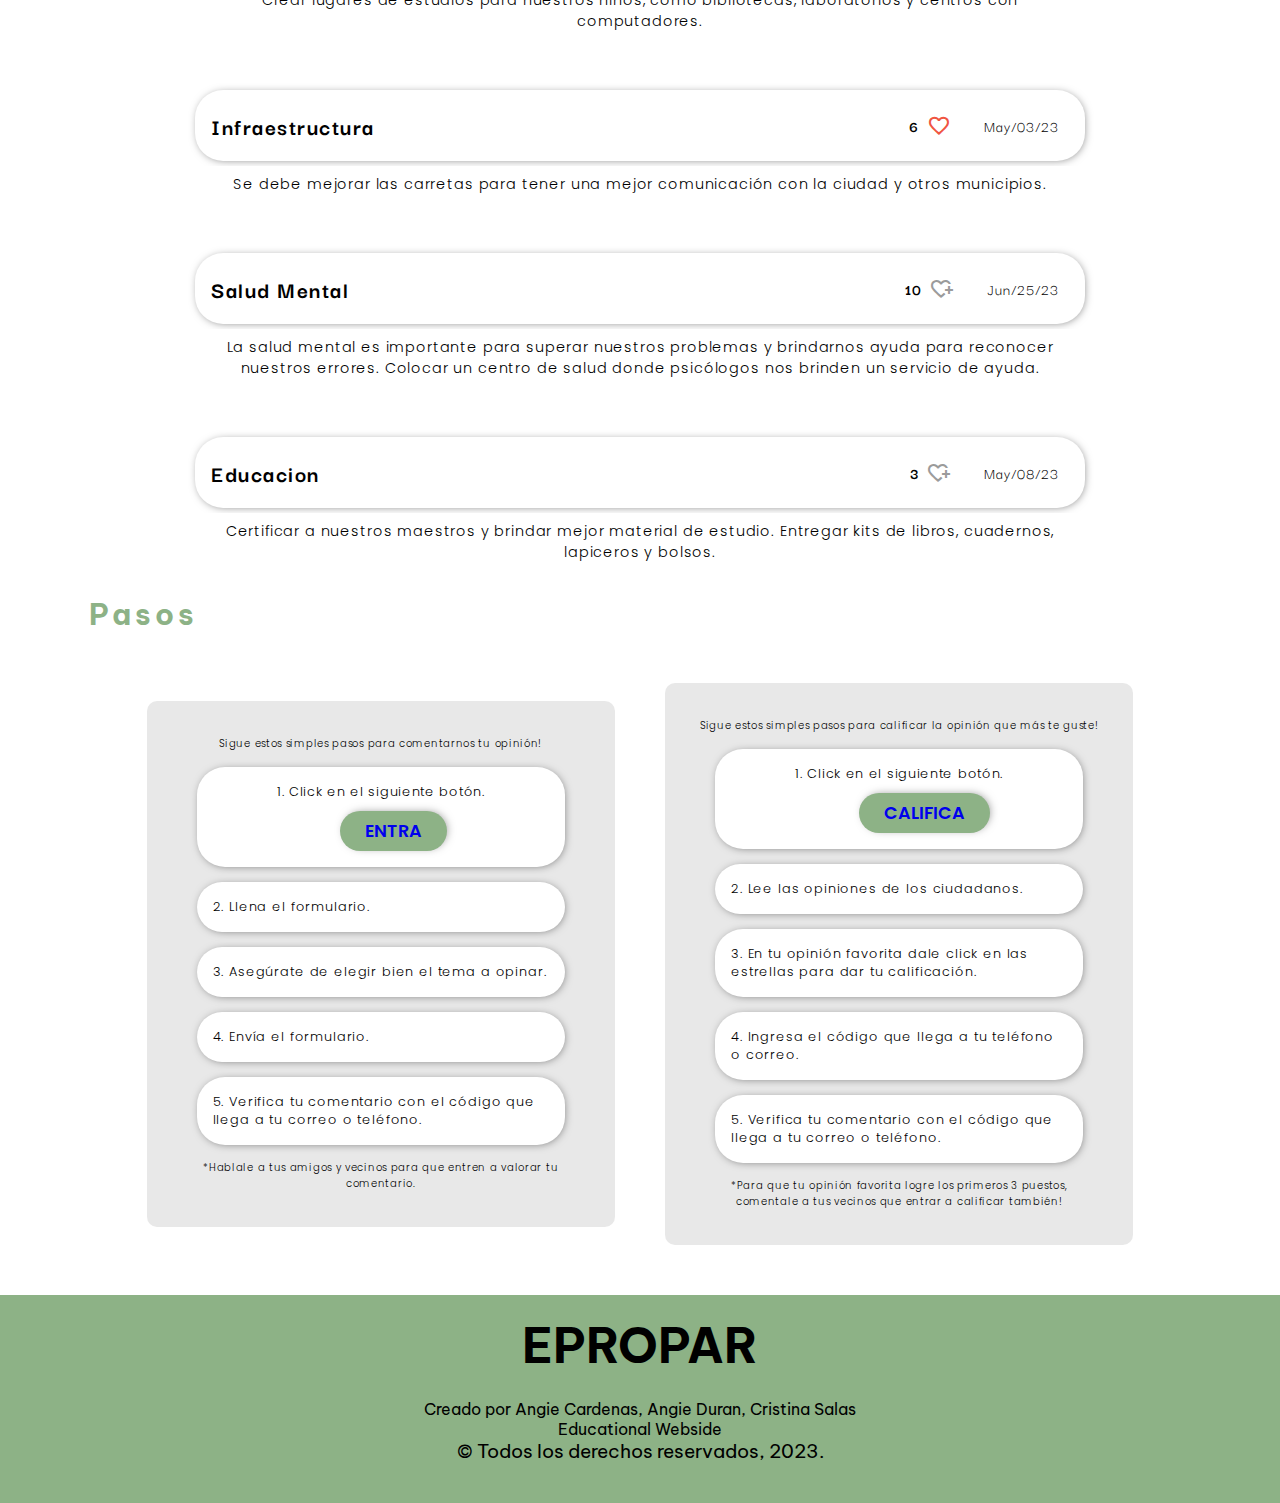
==== commit bfd0af21: "terminado" ====
--- a/index.html
+++ b/index.html
@@ -111,7 +111,7 @@
 
             <div class="header-corazon">
               <h5 class="sub-title">
-                <span class="material-symbols-outlined corazon ">
+                8<span class="material-symbols-outlined corazon ">
                   heart_plus
                 </span>
               </h5>
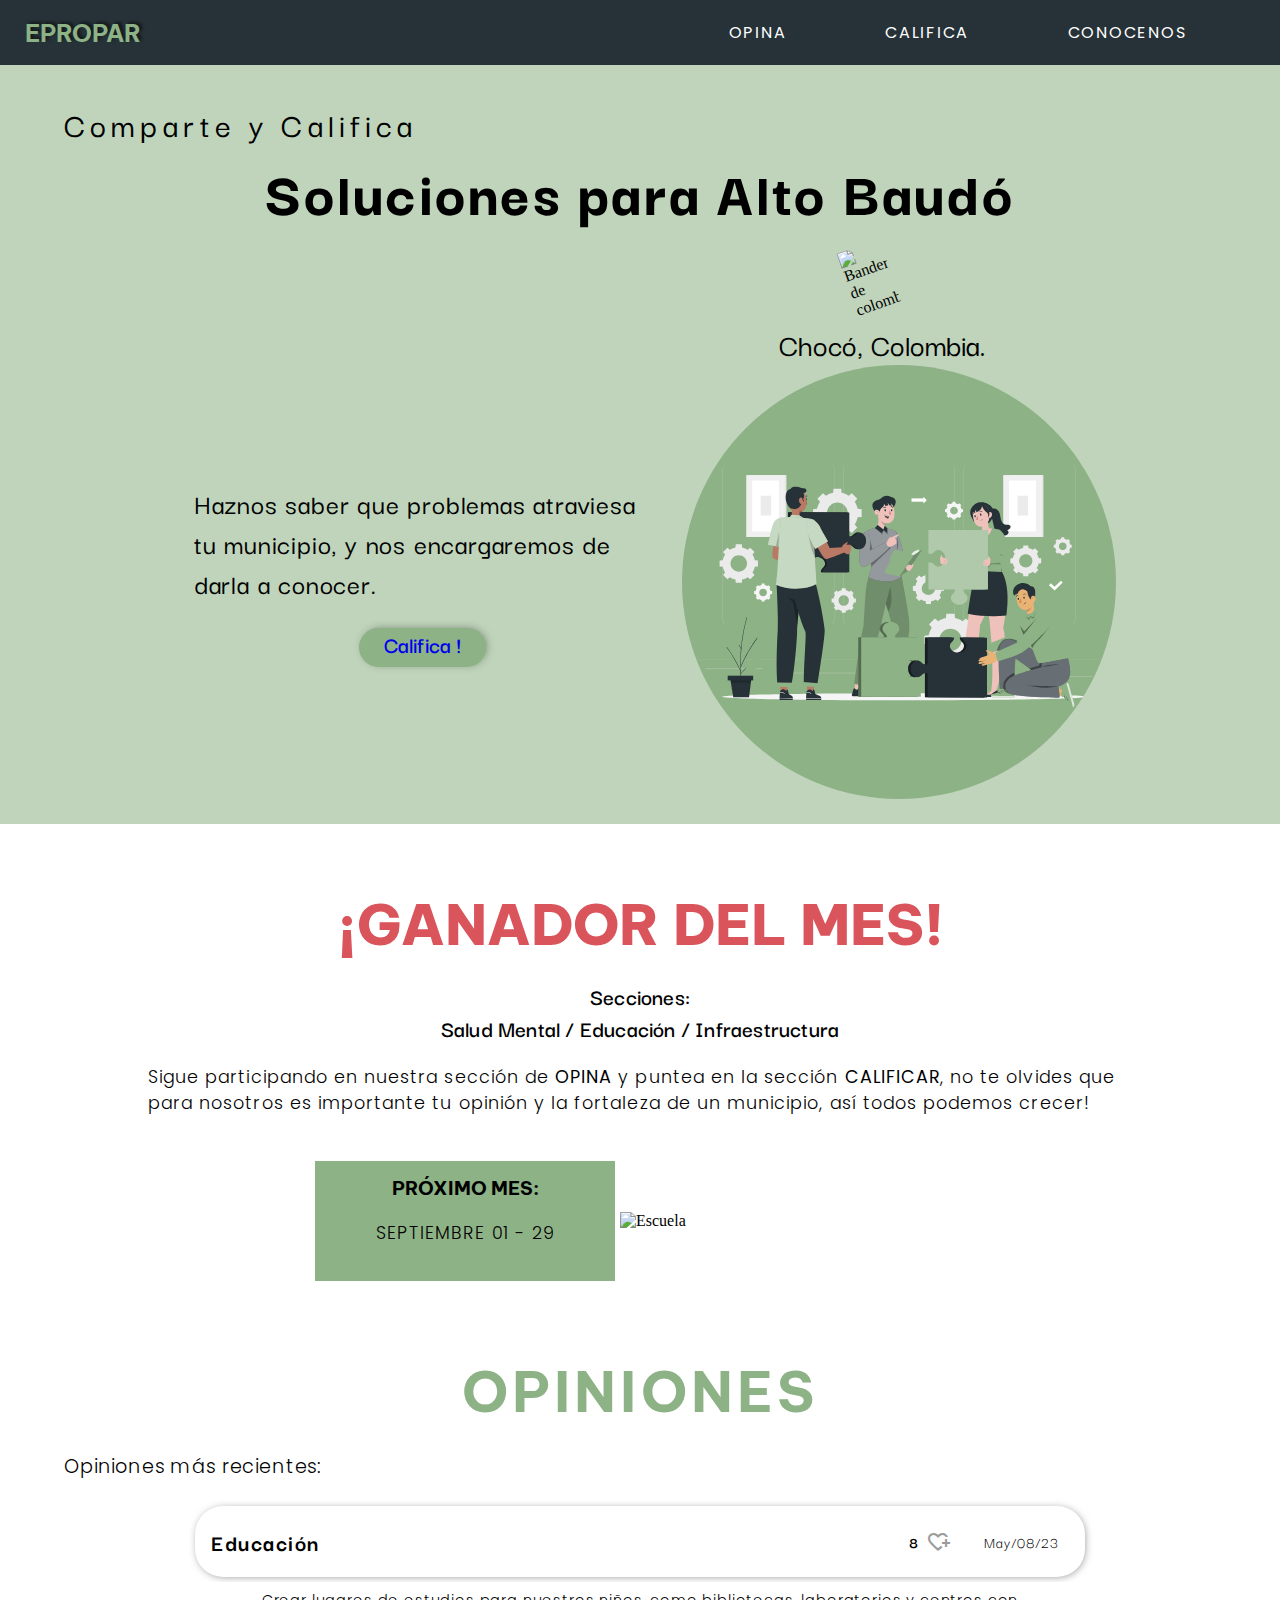
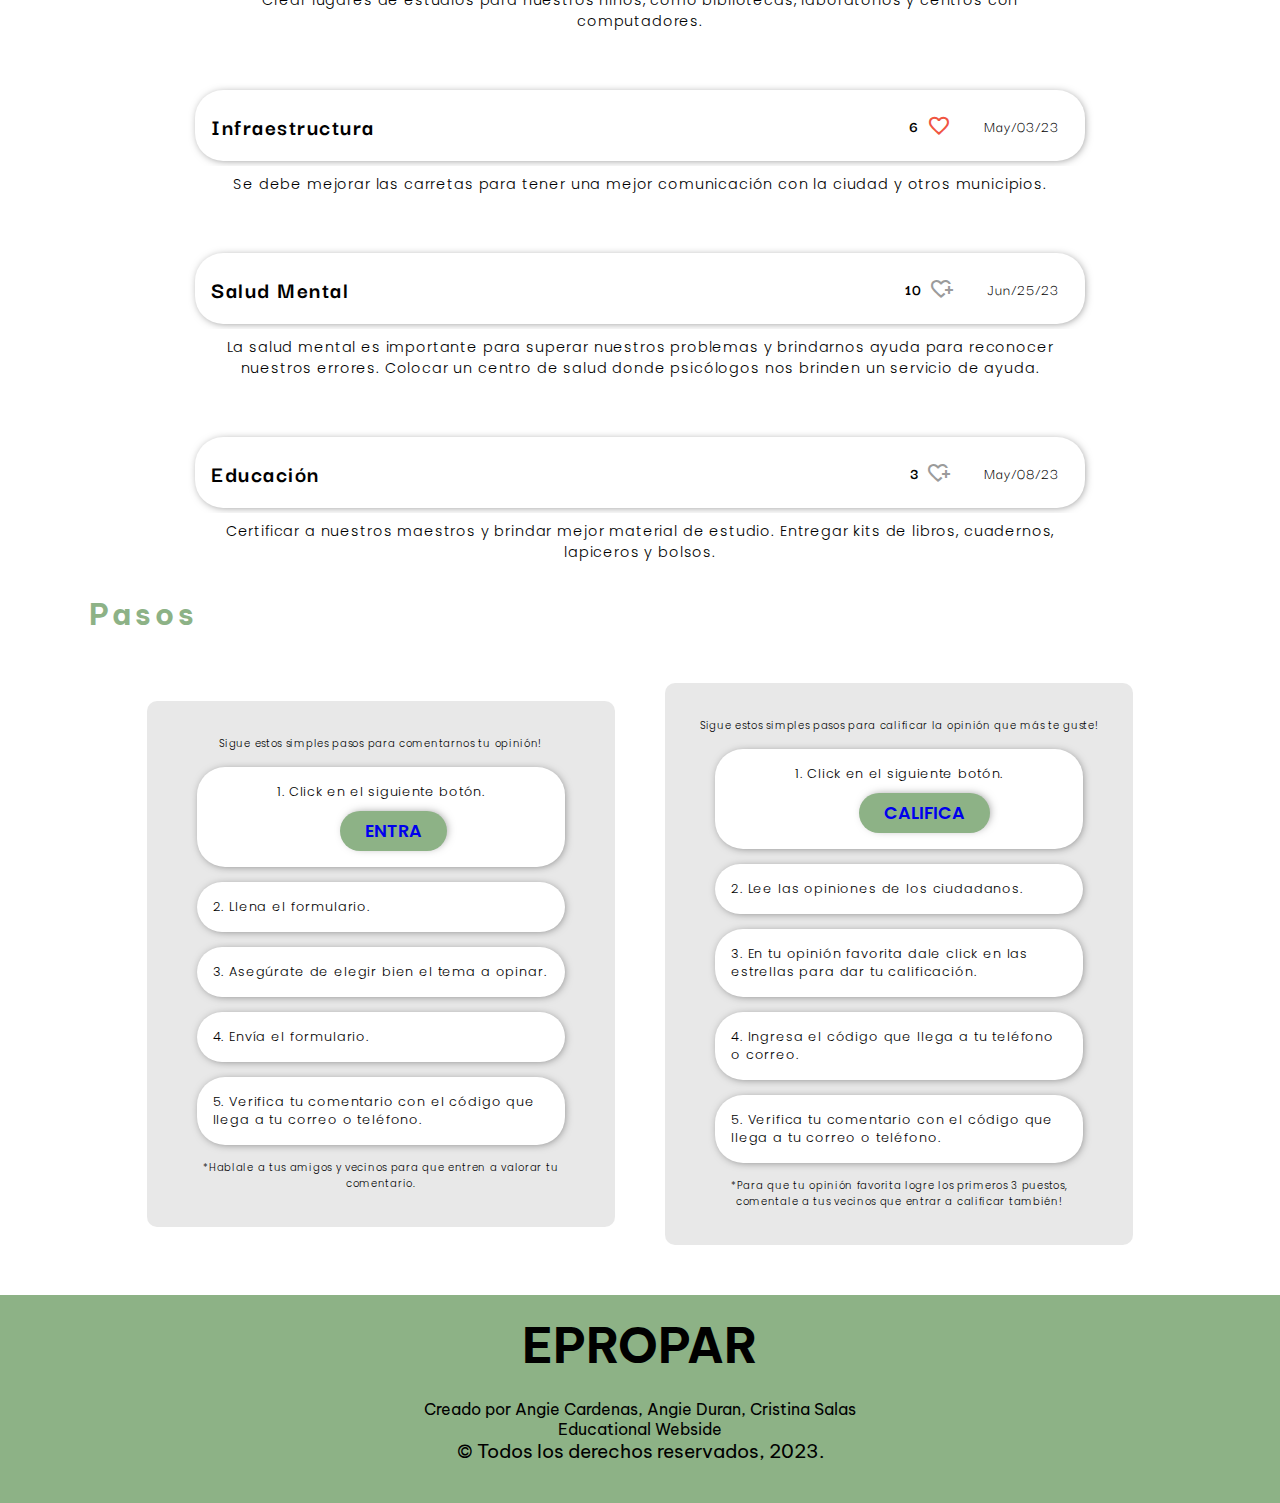
==== commit fc63b1e5: "terminado2" ====
--- a/index.html
+++ b/index.html
@@ -1,277 +1,263 @@
 <!DOCTYPE html>
 <html lang="es">
-  <head>
-    <meta charset="UTF-8" />
-    <meta name="viewport" content="width=device-width, initial-scale=1.0" />
-    <title>EPROPAR</title>
-    <link
-      rel="icon"
-      href="images\colombia.png"
-      sizes="32x32"
-      type="image/png"
-    />
-    <link
-      rel="stylesheet"
-      href="https://fonts.googleapis.com/css2?family=Material+Symbols+Outlined:opsz,wght,FILL,GRAD@20..48,100..700,0..1,-50..200"
-    />
-    <link rel="shortcut icon" href="/img/icon.png" type="image/x-icon">
-    <link rel="stylesheet" href="/styles/reset.css" />
-    <link rel="stylesheet" href="/styles/style-index.css" />
-    <link
-      rel="stylesheet"
-      href="/styles/style-index-desktop.css"
-      media="(min-width: 769px)"
-    />
-  </head>
-  <body>
-    <header>
-      <nav class="navbar">
-        <a href="index.html" class="logo">EPROPAR</a>
-        <input type="checkbox" id="toggler" />
-
-        <label for="toggler">
-          <span class="material-symbols-outlined hamburguesa" for="toggler">
-            menu
-          </span>
-          <span class="material-symbols-outlined close"> close </span>
-        </label>
-
-        <div class="menu">
-          <ul class="list">
-            <li><a href="opina.html" target="_self">OPINA</a></li>
-            <li><a href="califica.html" target="_self">CALIFICA</a></li>
-            <li><a href="conocenos.html" target="_self">CONOCENOS</a></li>
-          </ul>
+<head>
+  <meta charset="UTF-8" />
+  <meta name="viewport" content="width=device-width, initial-scale=1.0" />
+  <title>EPROPAR</title>
+  <link rel="icon" href="images\colombia.png" sizes="32x32" type="image/png"/>
+  <link rel="stylesheet" href="https://fonts.googleapis.com/css2?family=Material+Symbols+Outlined:opsz,wght,FILL,GRAD@20..48,100..700,0..1,-50..200"/>
+  <link rel="shortcut icon" href="/img/icon.png" type="image/x-icon">
+  <link rel="stylesheet" href="/styles/reset.css" />
+  <link rel="stylesheet" href="/styles/style-index.css" />
+  <link rel="stylesheet" href="/styles/style-index-desktop.css" media="(min-width: 769px)"/>
+</head>
+<body>
+  <header>
+    <nav class="navbar">
+      <a href="index.html" class="logo">EPROPAR</a>
+      <input type="checkbox" id="toggler" />
+
+      <label for="toggler">
+        <span class="material-symbols-outlined hamburguesa" for="toggler">
+          menu
+        </span>
+        <span class="material-symbols-outlined close"> close </span>
+      </label>
+
+      <div class="menu">
+        <ul class="list">
+          <li><a href="opina.html" target="_self">OPINA</a></li>
+          <li><a href="califica.html" target="_self">CALIFICA</a></li>
+          <li><a href="conocenos.html" target="_self">CONOCENOS</a></li>
+        </ul>
+      </div>
+    </nav>
+    <main>
+      <div class="contenedor-main">
+        <div class="contenedor-titulos">
+          <h4 class="titulo1">Comparte y Califica</h4>
+          <h1>Soluciones para Alto Baudó</h1>
+          <div class="contenedor-subtitulo">
+            <img
+              src="/images/colombia.webp"
+              alt="Bandera de colombia"
+              class="imgColombia"
+            />
+            <h6>Chocó, Colombia.</h6>
+          </div>
         </div>
-      </nav>
-      <main>
-        <div class="contenedor-main">
-          <div class="contenedor-titulos">
-            <h4 class="titulo1">Comparte y Califica</h4>
-            <h1>Soluciones para Alto Baudó</h1>
-            <div class="contenedor-subtitulo">
-              <img
-                src="/images/colombia.webp"
-                alt="Bandera de colombia"
-                class="imgColombia"
-              />
-              <h6>Chocó, Colombia.</h6>
-            </div>
-          </div>
-
-          <div class="contenedor-info">
-            <img
-              src="/images/forming team leadership-rafiki.svg"
-              alt="Grupo Trabajando"
-              class="imgGrupo"
-            />
-            <div class="contenedor-parrafo">
-              <p>
-                Haznos saber que problemas atraviesa tu municipio, y nos
-                encargaremos de darla a conocer.
-              </p>
-              <button><a href="califica.html">Califica !</a></button>
-            </div>
+
+        <div class="contenedor-info">
+          <img
+            src="/images/forming team leadership-rafiki.svg"
+            alt="Grupo Trabajando"
+            class="imgGrupo"
+          />
+          <div class="contenedor-parrafo">
+            <p>
+              Haznos saber que problemas atraviesa tu municipio, y nos
+              encargaremos de darla a conocer.
+            </p>
+            <button><a href="califica.html">Califica !</a></button>
           </div>
         </div>
-      </main>
-    </header>
-
-    <section id="ganadores">
-      <div class="contenedor-titulos-gana">
-        <h3 class="titulo-ganador">¡GANADOR DEL MES!</h3>
-        <h5 class="subtitulo-ganador">Secciones: <br>Salud Mental / Educación / Infraestructura</h5>
-      </div>
-
-      <p>
-        Sigue participando en nuestra sección de <b>OPINA</b>  y puntea en la sección <b>CALIFICAR</b>, no te olvides que para nosotros es importante tu opinión y la
-        fortaleza de un municipio, así todos podemos crecer!
-      </p>
-      <div class="contenedor-img">
-        <img src="/images/school.svg" alt="Escuela" />
-        <div class="aviso">
-          <h3 class="aviso-titulo">PRÓXIMO MES:</h3>
-          <p>SEPTIEMBRE 01 - 29</p>
-        </div>
-      </div>
-    </section>
-
-    <section id="opiniones">
-      <h3 class="titulo-opiniones">OPINIONES</h3>
-      <p>Opiniones más recientes:</p>
-
-      <div class="contenedor-opinion">
-        <input type="checkbox" id="check-input" class="check-input" />
-
-        <label for="check-input" class="expandable">
-          <header class="header-container">
-            <div class="header">
-              <h4 class="title">Educación</h4>
-            </div>
-
-            <div class="header-corazon">
-              <h5 class="sub-title">
-                8<span class="material-symbols-outlined corazon ">
-                  heart_plus
-                </span>
-              </h5>
-
-              <span class="sub-title-fecha">May/08/23</span>
-            </div>
-            <div class="contenedor-icon">
-              <span class="icon"></span>
-            </div>
-          </header>
-          <p class="content">
-            Crear lugares de estudios para nuestros niños, como bibliotecas,
-            laboratorios y centros con computadores.
-          </p>
-        </label>
-      </div>
-
-      <div class="contenedor-opinion">
-        <input type="checkbox" id="check-input1" class="check-input" />
-
-        <label for="check-input1" class="expandable">
-          <header class="header-container">
-            <div class="header">
-              <h4 class="title">Infraestructura</h4>
-            </div>
-
-            <div class="header-corazon">
-              <h5 class="sub-title">
-                6<span class="material-symbols-outlined corazon-lleno">
-                  favorite
-                </span>
-              </h5>
-
-              <span class="sub-title-fecha">May/03/23</span>
-            </div>
-            <div class="contenedor-icon">
-              <span class="icon"></span>
-            </div>
-          </header>
-          <p class="content">
-            Se debe mejorar las carretas para tener una mejor comunicación con
-            la ciudad y otros municipios.
-          </p>
-        </label>
-      </div>
-
-      <div class="contenedor-opinion">
-        <input type="checkbox" id="check-input2" class="check-input" />
-
-        <label for="check-input2" class="expandable">
-          <header class="header-container">
-            <div class="header">
-              <h4 class="title">Salud Mental</h4>
-            </div>
-
-            <div class="header-corazon">
-              <h5 class="sub-title">
-                10<span class="material-symbols-outlined corazon">
-                  heart_plus
-                </span>
-              </h5>
-
-              <span class="sub-title-fecha">Jun/25/23</span>
-            </div>
-            <div class="contenedor-icon">
-              <span class="icon"></span>
-            </div>
-          </header>
-          <p class="content">
-            La salud mental es importante para superar nuestros problemas y
-            brindarnos ayuda para reconocer nuestros errores. Colocar un centro
-            de salud donde psicólogos nos brinden un servicio de ayuda.
-          </p>
-        </label>
-      </div>
-
-      <div class="contenedor-opinion">
-        <input type="checkbox" id="check-input3" class="check-input" />
-
-        <label for="check-input3" class="expandable">
-          <header class="header-container">
-            <div class="header">
-              <h4 class="title">Educacion</h4>
-            </div>
-
-            <div class="header-corazon">
-              <h5 class="sub-title">
-                3<span class="material-symbols-outlined corazon">
-                  heart_plus
-                </span>
-              </h5>
-
-              <span class="sub-title-fecha">May/08/23</span>
-            </div>
-            <div class="contenedor-icon">
-              <span class="icon"></span>
-            </div>
-          </header>
-          <p class="content">
-            Certificar a nuestros maestros y brindar mejor material de estudio.
-            Entregar kits de libros, cuadernos, lapiceros y bolsos.
-          </p>
-        </label>
-      </div>
-    </section>
-
-    <section id="pasos">
-      <h3 class="titulo-opiniones">Pasos</h3>
-      <div class="contenedor-pasos">
-        
-        <div class="contenedor-paso1">
-          <p class="parrafo-pasos">
-            Sigue estos simples pasos para comentarnos tu opinión!
-          </p>
-          <ul>
-            <li>
-              <p class="titulo-pasos">1. Click en el siguiente botón.</p>
-              <button><a href="opina.html">ENTRA</a></button>
-            </li>
-            <li>2. Llena el formulario.</li>
-            <li>3. Asegúrate de elegir bien el tema a opinar.</li>
-            <li>4. Envía el formulario.</li>
-            <li>
-              5. Verifica tu comentario con el código que llega a tu correo o
-              teléfono.
-            </li>
-          </ul>
-          <p>
-            *Hablale a tus amigos y vecinos para que entren a valorar tu
-            comentario.
-          </p>
-        </div>
-        <div class="contenedor-paso1">
-          <p class="parrafo-pasos">
-            Sigue estos simples pasos para calificar la opinión que más te guste!
-          </p>
-          <ul>
-            <li>
-              <p class="titulo-pasos">1. Click en el siguiente botón.</p>
-              <button><a href="califica.html">CALIFICA</a></button>
-            </li>
-            <li>2. Lee las opiniones de los ciudadanos.</li>
-            <li>3. En tu opinión favorita dale click en las estrellas para dar tu calificación.</li>
-            <li>4. Ingresa el código que llega a tu teléfono o correo.</li>
-            <li>
-              5. Verifica tu comentario con el código que llega a tu correo o
-              teléfono.
-            </li>
-          </ul>
-          <p>
-            *Para que tu opinión favorita logre los primeros 3 puestos, comentale a tus vecinos que entrar a calificar también!
-          </p>
-        </div>
-      </div>
-    </section>
-    
-    <footer>
-      <h2>EPROPAR</h2>
-      <p class="footer2">Creado por Angie Cardenas, Angie Duran, Cristina Salas<br>Educational Webside</p>
-      <p class="footer3">© Todos los derechos reservados, 2023.</p>
+      </div>
+    </main>
+  </header>
+
+  <section id="ganadores">
+    <div class="contenedor-titulos-gana">
+      <h3 class="titulo-ganador">¡GANADOR DEL MES!</h3>
+      <h5 class="subtitulo-ganador">Secciones: <br>Salud Mental / Educación / Infraestructura</h5>
+    </div>
+    <p>
+      Sigue participando en nuestra sección de <b>OPINA</b>  y puntea en la sección <b>CALIFICAR</b>, no te olvides que para nosotros es importante tu opinión y la
+      fortaleza de un municipio, así todos podemos crecer!
+    </p>
+    <div class="contenedor-img">
+      <img src="/images/school.svg" alt="Escuela" />
+      <div class="aviso">
+        <h3 class="aviso-titulo">PRÓXIMO MES:</h3>
+        <p>SEPTIEMBRE 01 - 29</p>
+      </div>
+    </div>
+  </section>
+
+  <section id="opiniones">
+    <h3 class="titulo-opiniones">OPINIONES</h3>
+    <p>Opiniones más recientes:</p>
+
+    <div class="contenedor-opinion">
+      <input type="checkbox" id="check-input" class="check-input" />
+
+      <label for="check-input" class="expandable">
+        <header class="header-container">
+          <div class="header">
+            <h4 class="title">Educación</h4>
+          </div>
+
+          <div class="header-corazon">
+            <h5 class="sub-title">
+              8<span class="material-symbols-outlined corazon ">
+                heart_plus
+              </span>
+            </h5>
+            <span class="sub-title-fecha">May/08/23</span>
+          </div>
+
+          <div class="contenedor-icon">
+            <span class="icon"></span>
+          </div>
+        </header>
+        <p class="content">
+          Crear lugares de estudios para nuestros niños, como bibliotecas,
+          laboratorios y centros con computadores.
+        </p>
+      </label>
+    </div>
+
+    <div class="contenedor-opinion">
+      <input type="checkbox" id="check-input1" class="check-input"/>
+
+      <label for="check-input1" class="expandable">
+        <header class="header-container">
+          <div class="header">
+            <h4 class="title">Infraestructura</h4>
+          </div>
+
+          <div class="header-corazon">
+            <h5 class="sub-title">
+              6<span class="material-symbols-outlined corazon-lleno">
+                favorite
+              </span>
+            </h5>
+            <span class="sub-title-fecha">May/03/23</span>
+          </div>
+
+          <div class="contenedor-icon">
+            <span class="icon"></span>
+          </div>
+        </header>
+        <p class="content">
+          Se debe mejorar las carretas para tener una mejor comunicación con
+          la ciudad y otros municipios.
+        </p>
+      </label>
+    </div>
+
+    <div class="contenedor-opinion">
+      <input type="checkbox" id="check-input2" class="check-input" />
+
+      <label for="check-input2" class="expandable">
+        <header class="header-container">
+          <div class="header">
+            <h4 class="title">Salud Mental</h4>
+          </div>
+
+          <div class="header-corazon">
+            <h5 class="sub-title">
+              10<span class="material-symbols-outlined corazon">
+                heart_plus
+              </span>
+            </h5>
+            <span class="sub-title-fecha">Jun/25/23</span>
+          </div>
+
+          <div class="contenedor-icon">
+            <span class="icon"></span>
+          </div>
+        </header>
+        <p class="content">
+          La salud mental es importante para superar nuestros problemas y
+          brindarnos ayuda para reconocer nuestros errores. Colocar un centro
+          de salud donde psicólogos nos brinden un servicio de ayuda.
+        </p>
+      </label>
+    </div>
+
+    <div class="contenedor-opinion">
+      <input type="checkbox" id="check-input3" class="check-input" />
+
+      <label for="check-input3" class="expandable">
+        <header class="header-container">
+          <div class="header">
+            <h4 class="title">Educación</h4>
+          </div>
+
+          <div class="header-corazon">
+            <h5 class="sub-title">
+              3<span class="material-symbols-outlined corazon">
+                heart_plus
+              </span>
+            </h5>
+            <span class="sub-title-fecha">May/08/23</span>
+          </div>
+
+          <div class="contenedor-icon">
+            <span class="icon"></span>
+          </div>
+        </header>
+        <p class="content">
+          Certificar a nuestros maestros y brindar mejor material de estudio.
+          Entregar kits de libros, cuadernos, lapiceros y bolsos.
+        </p>
+      </label>
+    </div>
+  </section>
+
+  <section id="pasos">
+    <h3 class="titulo-opiniones">Pasos</h3>
+    <div class="contenedor-pasos">
+      <div class="contenedor-paso1">
+        <p class="parrafo-pasos">
+          Sigue estos simples pasos para comentarnos tu opinión!
+        </p>
+        <ul>
+          <li>
+            <p class="titulo-pasos">1. Click en el siguiente botón.</p>
+            <button><a href="opina.html">ENTRA</a></button>
+          </li>
+          <li>2. Llena el formulario.</li>
+          <li>3. Asegúrate de elegir bien el tema a opinar.</li>
+          <li>4. Envía el formulario.</li>
+          <li>
+            5. Verifica tu comentario con el código que llega a tu correo o
+            teléfono.
+          </li>
+        </ul>
+        <p>
+          *Hablale a tus amigos y vecinos para que entren a valorar tu
+          comentario.
+        </p>
+      </div>
+
+      <div class="contenedor-paso1">
+        <p class="parrafo-pasos">
+          Sigue estos simples pasos para calificar la opinión que más te guste!
+        </p>
+        <ul>
+          <li>
+            <p class="titulo-pasos">1. Click en el siguiente botón.</p>
+            <button><a href="califica.html">CALIFICA</a></button>
+          </li>
+          <li>2. Lee las opiniones de los ciudadanos.</li>
+          <li>3. En tu opinión favorita dale click en las estrellas para dar tu calificación.</li>
+          <li>4. Ingresa el código que llega a tu teléfono o correo.</li>
+          <li>
+            5. Verifica tu comentario con el código que llega a tu correo o
+            teléfono.
+          </li>
+        </ul>
+        <p>
+          *Para que tu opinión favorita logre los primeros 3 puestos, comentale a tus vecinos que entrar a calificar también!
+        </p>
+      </div>
+    </div>
+  </section>
+  <footer>
+    <h2>EPROPAR</h2>
+    <p class="footer2">Creado por Angie Cardenas, Angie Duran, Cristina Salas<br>Educational Webside</p>
+    <p class="footer3">© Todos los derechos reservados, 2023.</p>
   </footer>
-  </body>
+</body>
 </html>